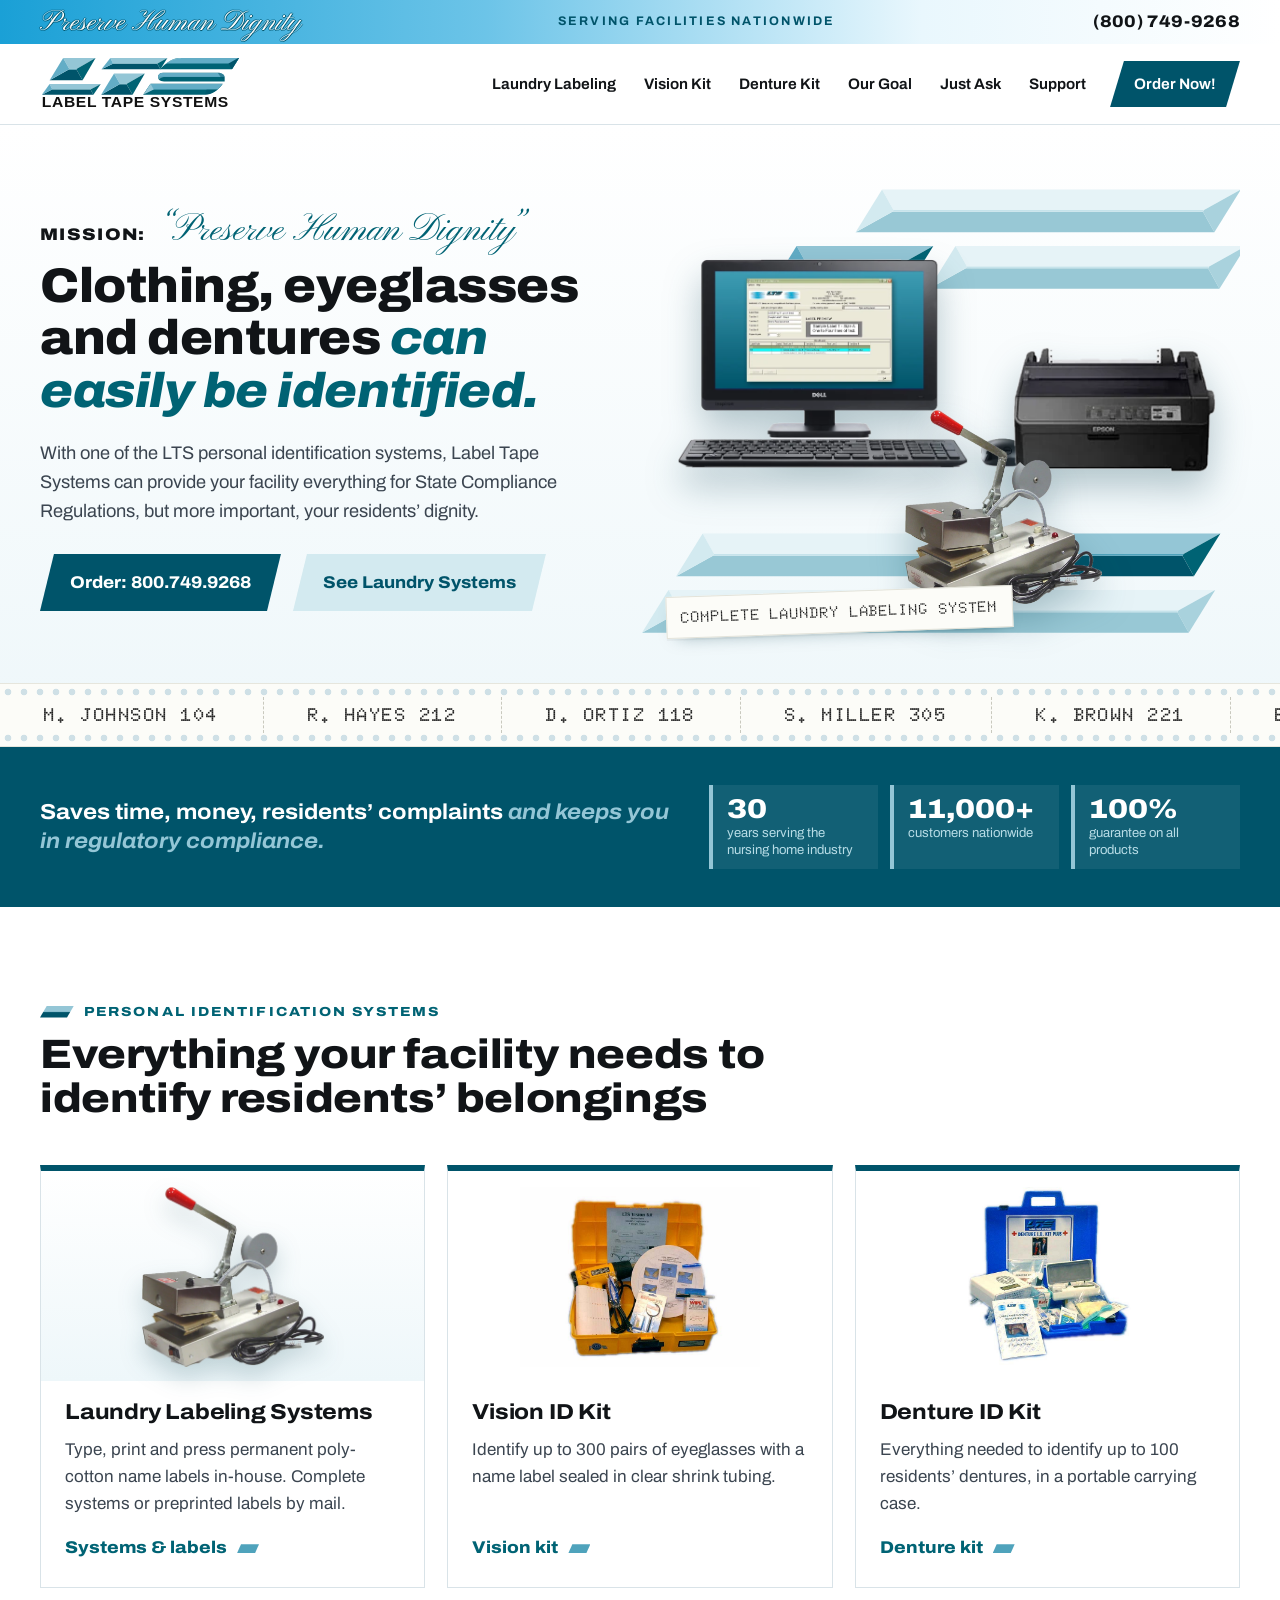
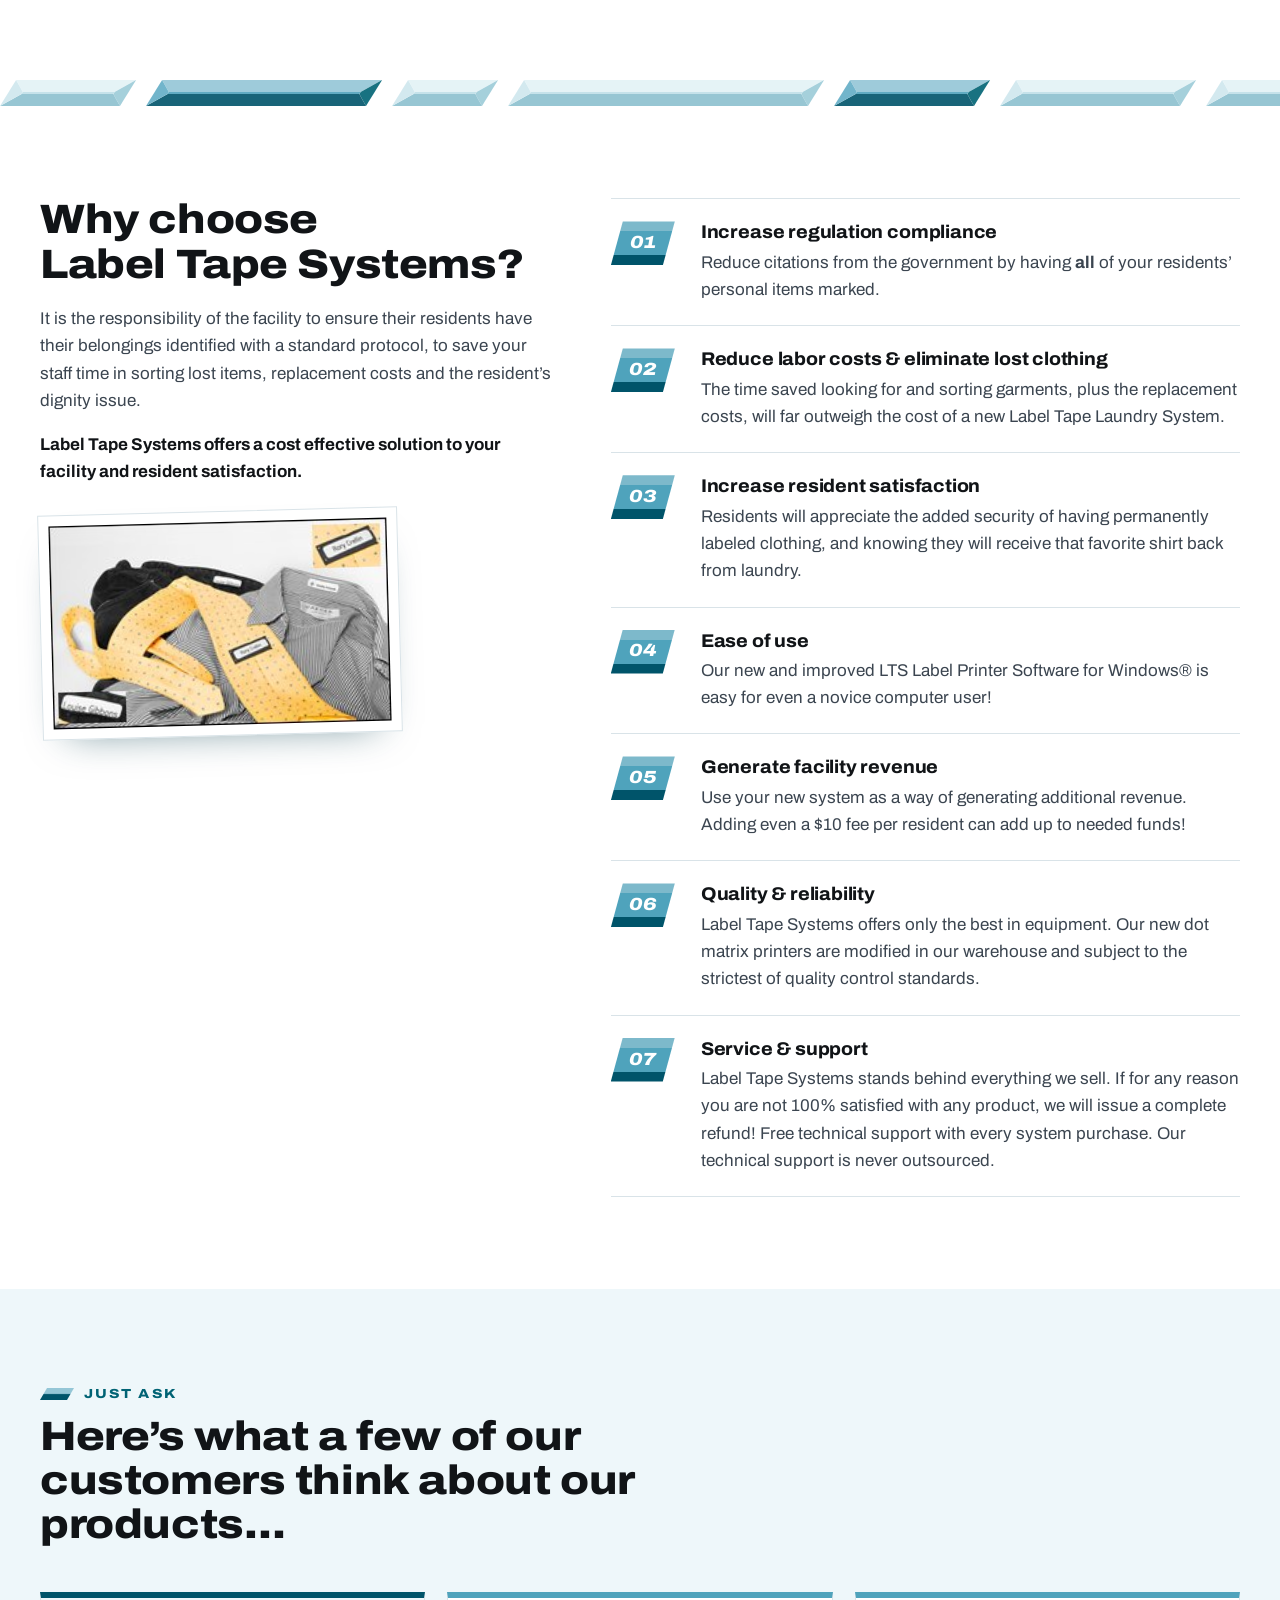
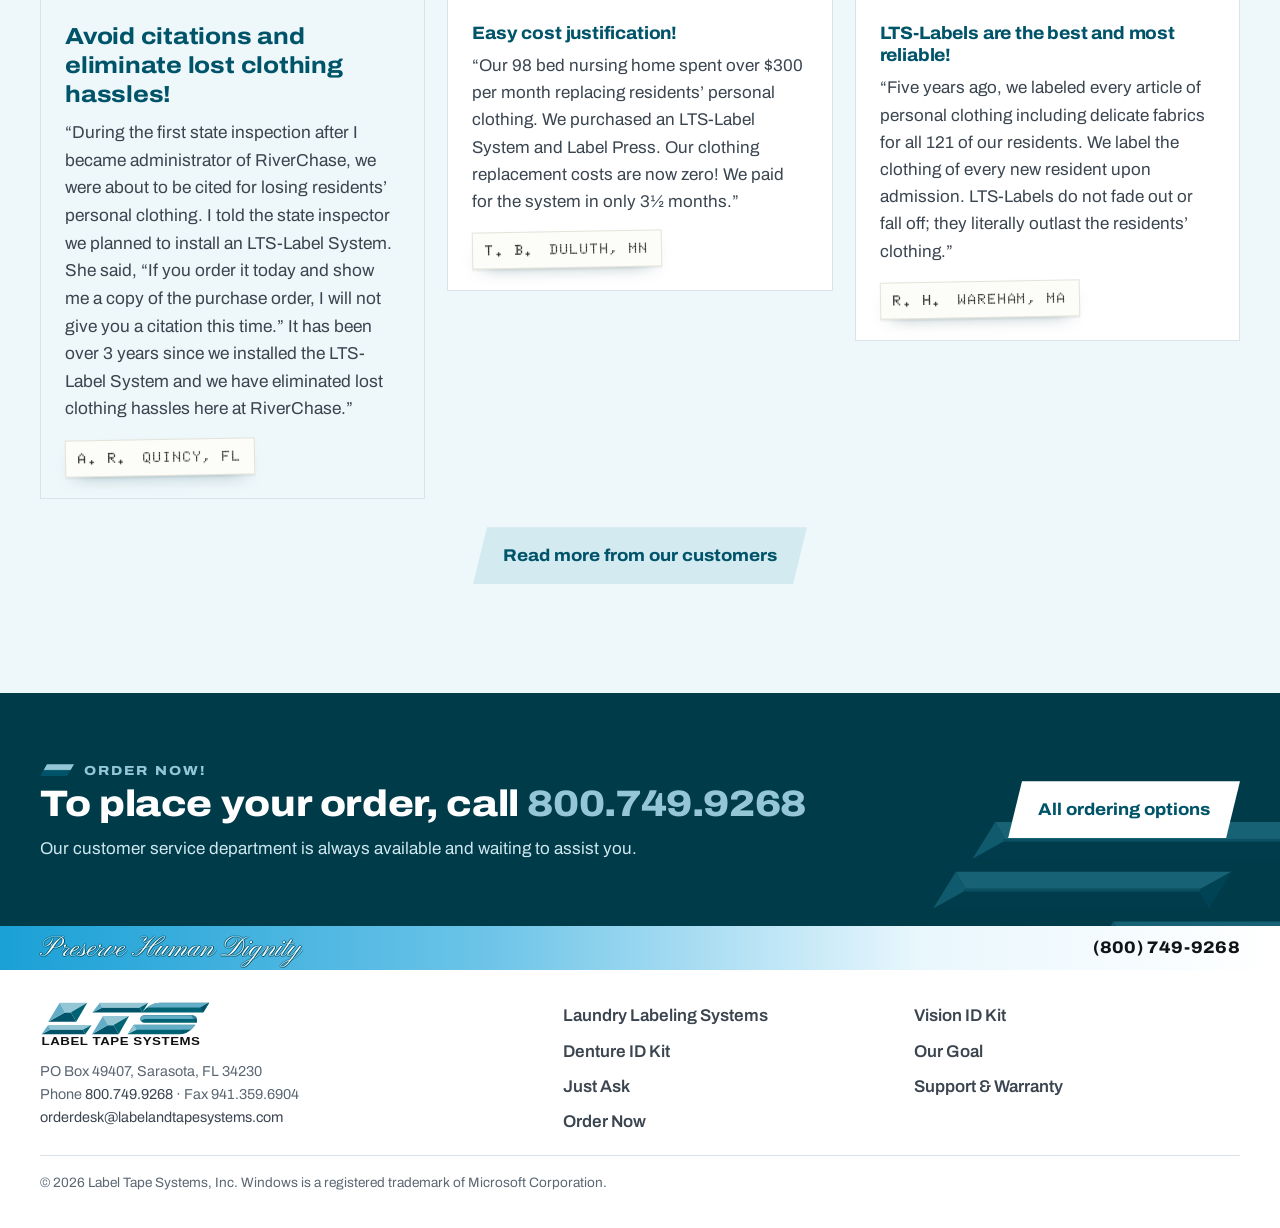
==== public/index.html @ 9e3396b0 "Label Tape Systems website v3: multi-page site, Docker, VPS deploy scripts" ====
<!doctype html>
<html lang="en">
<head>
  <meta charset="utf-8">
  <meta name="viewport" content="width=device-width, initial-scale=1">
  <title>Label Tape Systems | Clothing, Eyeglass & Denture ID for Nursing Homes</title>
  <meta name="description" content="Label Tape Systems provides nursing homes nationwide with laundry labeling systems, Vision ID Kits and Denture ID Kits. 11,000+ customers, free in-house tech support. Call 800.749.9268.">
  <link rel="canonical" href="https://www.labelandtapesystems.com/">
  <meta property="og:type" content="website">
  <meta property="og:site_name" content="Label Tape Systems">
  <meta property="og:title" content="Label Tape Systems | Clothing, Eyeglass & Denture ID for Nursing Homes">
  <meta property="og:description" content="Label Tape Systems provides nursing homes nationwide with laundry labeling systems, Vision ID Kits and Denture ID Kits. 11,000+ customers, free in-house tech support. Call 800.749.9268.">
  <meta name="theme-color" content="#00546A">
  <link rel="icon" href="img/favicon.svg" type="image/svg+xml">
  <link rel="preload" href="fonts/archivo.woff2" as="font" type="font/woff2" crossorigin>
  <link rel="stylesheet" href="css/styles.css">
  <script type="application/ld+json">{"@context":"https://schema.org","@type":"Organization","name":"Label Tape Systems, Inc.","alternateName":"LTS","url":"https://www.labelandtapesystems.com/","logo":"https://www.labelandtapesystems.com/img/lts-logo.svg","telephone":"+1-800-749-9268","faxNumber":"+1-941-359-6904","email":"orderdesk@labelandtapesystems.com","address":{"@type":"PostalAddress","postOfficeBoxNumber":"49407","addressLocality":"Sarasota","addressRegion":"FL","postalCode":"34230","addressCountry":"US"},"areaServed":"US"}</script>
</head>
<body>
  <a class="skip" href="#main">Skip to content</a>

  <div class="banner">
    <div class="wrap banner-in">
      <span class="banner-script">Preserve Human Dignity</span>
      <span class="banner-mid">Serving facilities nationwide</span>
      <a class="banner-phone" href="tel:+18007499268">(800) 749-9268</a>
    </div>
  </div>

  <header class="site-header">
    <div class="wrap nav">
      <a href="index.html" class="brand" aria-label="Label Tape Systems home"><img src="img/lts-logo.svg" alt="LTS Label Tape Systems" width="216" height="58"></a>
      <button class="nav-toggle" aria-expanded="false" aria-controls="menu"><span class="sr">Menu</span><i></i><i></i><i></i></button>
      <nav id="menu" class="menu" aria-label="Main">
        <a href="laundry-labeling-systems.html">Laundry Labeling</a>
        <a href="vision-id-kit.html">Vision Kit</a>
        <a href="denture-id-kit.html">Denture Kit</a>
        <a href="about.html">Our Goal</a>
        <a href="customers.html">Just Ask</a>
        <a href="support.html">Support</a>
        <a href="order.html" class="menu-cta">Order Now!</a>
      </nav>
    </div>
  </header>

  <main id="main">
    <section class="hero">
      <div class="wrap hero-grid">
        <div class="hero-copy">
          <p class="mission"><b>Mission:</b> <span class="script">“Preserve Human Dignity”</span></p>
          <h1>Clothing, eyeglasses and dentures <em>can easily be identified.</em></h1>
          <p class="lede">With one of the LTS personal identification systems, Label Tape Systems can provide your facility everything for State Compliance Regulations, but more important, your residents’ dignity.</p>
          <div class="hero-cta">
            <a class="btn btn-teal" href="tel:+18007499268">Order: 800.749.9268</a>
            <a class="btn btn-line" href="laundry-labeling-systems.html">See Laundry Systems</a>
          </div>
        </div>
        <figure class="stage" aria-label="The LTS Complete Laundry Labeling System">
          <img class="stage-slabs" src="img/slabs-stage.svg" alt="">
          <img class="p p-pc" src="photos/dell-pc-cut.webp" alt="Dell computer with LTS label software" width="743" height="446">
          <img class="p p-printer" src="photos/epson-printer-cut.webp" alt="Epson 24-pin dot matrix printer" width="249" height="153">
          <img class="p p-press" src="photos/quick-press-cut.webp" alt="LTS Quick Press" width="750" height="742">
          <figcaption class="print-tag"><span>Complete Laundry Labeling System</span></figcaption>
        </figure>
      </div>
      <div class="tape" aria-hidden="true"><div class="tape-track"><span>M. JOHNSON 104</span><span>R. HAYES 212</span><span>D. ORTIZ 118</span><span>S. MILLER 305</span><span>K. BROWN 221</span><span>E. PARKER 110</span><span>J. WALSH 214</span><span>A. NGUYEN 301</span><span>M. JOHNSON 104</span><span>R. HAYES 212</span><span>D. ORTIZ 118</span><span>S. MILLER 305</span><span>K. BROWN 221</span><span>E. PARKER 110</span><span>J. WALSH 214</span><span>A. NGUYEN 301</span></div></div>
    </section>

    <section class="band">
      <div class="wrap band-in">
        <p class="band-line">Saves time, money, residents’ complaints <em>and keeps you in regulatory compliance.</em></p>
        <ul class="facts">
          <li><b>30</b><span>years serving the nursing home industry</span></li>
          <li><b>11,000+</b><span>customers nationwide</span></li>
          <li><b>100%</b><span>guarantee on all products</span></li>
        </ul>
      </div>
    </section>

    <section class="section products">
      <div class="wrap">
        <header class="sec-head">
          <p class="kicker">Personal Identification Systems</p>
          <h2>Everything your facility needs to identify residents’ belongings</h2>
        </header>
        <div class="prod-grid">
          <a class="prod" href="laundry-labeling-systems.html">
            <div class="prod-photo"><img src="photos/quick-press-cut.webp" alt="" loading="lazy"></div>
            <h3>Laundry Labeling Systems</h3>
            <p>Type, print and press permanent poly-cotton name labels in-house. Complete systems or preprinted labels by mail.</p>
            <span class="more">Systems &amp; labels</span>
          </a>
          <a class="prod" href="vision-id-kit.html">
            <div class="prod-photo white"><img src="photos/vision-kit.jpg" alt="" loading="lazy"></div>
            <h3>Vision ID Kit</h3>
            <p>Identify up to 300 pairs of eyeglasses with a name label sealed in clear shrink tubing.</p>
            <span class="more">Vision kit</span>
          </a>
          <a class="prod" href="denture-id-kit.html">
            <div class="prod-photo white"><img src="photos/denture-kit.jpg" alt="" loading="lazy"></div>
            <h3>Denture ID Kit</h3>
            <p>Everything needed to identify up to 100 residents’ dentures, in a portable carrying case.</p>
            <span class="more">Denture kit</span>
          </a>
        </div>
      </div>
    </section>

    <div class="divider" aria-hidden="true"></div>

    <section class="section why">
      <div class="wrap why-grid">
        <div class="why-head">
          <h2>Why choose <span class="nowrap">Label Tape Systems?</span></h2>
          <p>It is the responsibility of the facility to ensure their residents have their belongings identified with a standard protocol, to save your staff time in sorting lost items, replacement costs and the resident’s dignity issue.</p>
          <p class="why-strong">Label Tape Systems offers a cost effective solution to your facility and resident satisfaction.</p>
          <figure class="why-photo"><img src="photos/labeled-clothing.jpg" alt="Resident clothing with permanent LTS name labels" width="250" height="150"></figure>
        </div>
        <ol class="reasons">
          <li><h3>Increase regulation compliance</h3><p>Reduce citations from the government by having <strong>all</strong> of your residents’ personal items marked.</p></li><li><h3>Reduce labor costs &amp; eliminate lost clothing</h3><p>The time saved looking for and sorting garments, plus the replacement costs, will far outweigh the cost of a new Label Tape Laundry System.</p></li><li><h3>Increase resident satisfaction</h3><p>Residents will appreciate the added security of having permanently labeled clothing, and knowing they will receive that favorite shirt back from laundry.</p></li><li><h3>Ease of use</h3><p>Our new and improved LTS Label Printer Software for Windows® is easy for even a novice computer user!</p></li><li><h3>Generate facility revenue</h3><p>Use your new system as a way of generating additional revenue. Adding even a $10 fee per resident can add up to needed funds!</p></li><li><h3>Quality &amp; reliability</h3><p>Label Tape Systems offers only the best in equipment. Our new dot matrix printers are modified in our warehouse and subject to the strictest of quality control standards.</p></li><li><h3>Service &amp; support</h3><p>Label Tape Systems stands behind everything we sell. If for any reason you are not 100% satisfied with any product, we will issue a complete refund! Free technical support with every system purchase. Our technical support is never outsourced.</p></li>
        </ol>
      </div>
    </section>

    <section class="section ask ask-home">
      <div class="wrap">
        <header class="sec-head">
          <p class="kicker">Just Ask</p>
          <h2>Here’s what a few of our customers think about our products&hellip;</h2>
        </header>
        <div class="quotes quotes-3">
          <figure class="quote q-feature"><h3>Avoid citations and eliminate lost clothing hassles!</h3><blockquote>“During the first state inspection after I became administrator of RiverChase, we were about to be cited for losing residents’ personal clothing. I told the state inspector we planned to install an LTS-Label System. She said, “If you order it today and show me a copy of the purchase order, I will not give you a citation this time.” It has been over 3 years since we installed the LTS-Label System and we have eliminated lost clothing hassles here at RiverChase.”</blockquote><figcaption class="who"><b>A. R.</b> Quincy, FL</figcaption></figure><figure class="quote"><h3>Easy cost justification!</h3><blockquote>“Our 98 bed nursing home spent over $300 per month replacing residents’ personal clothing. We purchased an LTS-Label System and Label Press. Our clothing replacement costs are now zero! We paid for the system in only 3½ months.”</blockquote><figcaption class="who"><b>T. B.</b> Duluth, MN</figcaption></figure><figure class="quote"><h3>LTS-Labels are the best and most reliable!</h3><blockquote>“Five years ago, we labeled every article of personal clothing including delicate fabrics for all 121 of our residents. We label the clothing of every new resident upon admission. LTS-Labels do not fade out or fall off; they literally outlast the residents’ clothing.”</blockquote><figcaption class="who"><b>R. H.</b> Wareham, MA</figcaption></figure>
        </div>
        <p class="center"><a class="btn btn-line" href="customers.html">Read more from our customers</a></p>
      </div>
    </section>

    <section class="cta">
      <img class="cta-slabs" src="img/slabs-dark.svg" alt="" aria-hidden="true">
      <div class="wrap cta-in">
        <div>
          <p class="kicker light">Order Now!</p>
          <h2>To place your order, call <a href="tel:+18007499268" class="nowrap">800.749.9268</a></h2>
          <p>Our customer service department is always available and waiting to assist you.</p>
        </div>
        <a class="btn btn-light" href="order.html">All ordering options</a>
      </div>
    </section>
  </main>

  <footer class="site-footer">
    <div class="banner banner-foot">
      <div class="wrap banner-in">
        <span class="banner-script">Preserve Human Dignity</span>
        <a class="banner-phone" href="tel:+18007499268">(800) 749-9268</a>
      </div>
    </div>
    <div class="wrap foot">
      <div class="foot-brand">
        <img src="img/lts-logo.svg" alt="LTS Label Tape Systems" width="170" height="46">
        <p>PO Box 49407, Sarasota, FL 34230<br>Phone <a href="tel:+18007499268">800.749.9268</a> &middot; Fax 941.359.6904<br><a href="mailto:orderdesk@labelandtapesystems.com">orderdesk@labelandtapesystems.com</a></p>
      </div>
      <nav class="foot-nav" aria-label="Footer">
        <a href="laundry-labeling-systems.html">Laundry Labeling Systems</a>
        <a href="vision-id-kit.html">Vision ID Kit</a>
        <a href="denture-id-kit.html">Denture ID Kit</a>
        <a href="about.html">Our Goal</a>
        <a href="customers.html">Just Ask</a>
        <a href="support.html">Support &amp; Warranty</a>
        <a href="order.html">Order Now</a>
      </nav>
      <p class="legal">&copy; <span class="yr">2026</span> Label Tape Systems, Inc. Windows is a registered trademark of Microsoft Corporation.</p>
    </div>
  </footer>

  <script src="js/main.js" defer></script>
</body>
</html>
---- public/css/styles.css ----
/* Label Tape Systems — theme built from the LTS logo (beveled teal slabs),
   the aqua "Preserve Human Dignity" header banner, and continuous pin-feed label tape. */

@font-face { font-family: "Archivo"; src: url("../fonts/archivo.woff2") format("woff2"); font-weight: 400 900; font-stretch: 62% 125%; font-style: normal; font-display: swap; }
@font-face { font-family: "Archivo"; src: url("../fonts/archivo-italic.woff2") format("woff2"); font-weight: 400 900; font-stretch: 62% 125%; font-style: italic; font-display: swap; }
@font-face { font-family: "Pinyon Script"; src: url("../fonts/pinyon-script.woff2") format("woff2"); font-display: swap; }
@font-face { font-family: "Doto"; src: url("../fonts/doto.woff2") format("woff2"); font-weight: 100 900; font-display: swap; }

:root {
  /* LTS logo facets */
  --t-950: #003B4A;
  --t-900: #00546A;
  --t-800: #006374;
  --t-600: #1F7F95;
  --t-500: #3E9DB4;
  --t-400: #4FA3BC;
  --t-300: #7DB9CB;
  --t-200: #94C6D6;
  --t-100: #D3EAF0;
  --t-50:  #EEF7FA;
  /* header banner */
  --aqua: #1AA0D6;
  --aqua-2: #6CC4E8;
  /* ink + paper */
  --ink: #111417;
  --ink-2: #3B4550;
  --muted: #5B6773;
  --line: #D9E3E8;
  --paper: #FFFFFF;
  --tape: #FCFCF8;
  --red: #C8322B;

  --sans: "Archivo", Arial, Helvetica, sans-serif;
  --script: "Pinyon Script", "Edwardian Script ITC", cursive;
  --dot: "Doto", "Courier New", monospace;
  --slant: polygon(14px 0, 100% 0, calc(100% - 14px) 100%, 0 100%);
}

*, *::before, *::after { box-sizing: border-box; }
html { scroll-behavior: smooth; scroll-padding-top: 90px; }
body { margin: 0; font-family: var(--sans); font-size: 17px; line-height: 1.6; color: var(--ink-2); background: var(--paper); -webkit-font-smoothing: antialiased; }
img { display: block; max-width: 100%; height: auto; }
a { color: var(--t-800); }
h1, h2, h3 { color: var(--ink); margin: 0 0 .45em; line-height: 1.08; font-stretch: 112%; letter-spacing: -.01em; }
h1 { font-size: clamp(2.1rem, 3.8vw, 3.2rem); font-weight: 850; font-stretch: 106%; }
h2 { font-size: clamp(1.75rem, 3.2vw, 2.6rem); font-weight: 820; }
h3 { font-size: 1.15rem; font-weight: 750; font-stretch: 105%; line-height: 1.25; }
h1 em, h2 em { font-style: italic; color: var(--t-800); }
p { margin: 0 0 1em; }
.wrap { width: min(1200px, 100% - 32px); margin-inline: auto; }
.nowrap { white-space: nowrap; }
.sr { position: absolute; width: 1px; height: 1px; overflow: hidden; clip: rect(0 0 0 0); }
.skip { position: absolute; left: -999px; top: 6px; z-index: 99; background: var(--ink); color: #fff; padding: 8px 14px; }
.skip:focus { left: 8px; }
:focus-visible { outline: 3px solid var(--aqua); outline-offset: 3px; }
.small { font-size: .88rem; color: var(--muted); }

/* ---------- Aqua banner (from original header) ---------- */
.banner { background: linear-gradient(90deg, var(--aqua) 0%, var(--aqua-2) 38%, #E9F7FD 72%, #FFFFFF 100%); }
.banner-in { display: flex; align-items: center; justify-content: space-between; gap: 16px; min-height: 44px; }
.banner-script { white-space: nowrap; font-family: var(--script); font-size: 1.75rem; line-height: 1; color: #fff; text-shadow: 0 1px 0 var(--t-900), 1px 0 0 var(--t-900), -1px 0 0 rgba(0,84,106,.6), 0 -1px 0 rgba(0,84,106,.6); padding-top: 4px; }
.banner-mid { font-size: .78rem; font-weight: 700; letter-spacing: .18em; text-transform: uppercase; color: var(--t-900); }
.banner-phone { white-space: nowrap; font-weight: 800; font-stretch: 110%; color: var(--ink); text-decoration: none; font-size: 1.05rem; letter-spacing: .02em; }

/* ---------- Header ---------- */
.site-header { position: sticky; top: 0; z-index: 50; background: #fff; border-bottom: 1px solid var(--line); }
.nav { display: flex; align-items: center; justify-content: space-between; height: 80px; }
.brand img { width: 200px; }
.menu { display: flex; align-items: center; gap: 4px; }
.menu a { color: var(--ink); text-decoration: none; font-weight: 650; font-size: .95rem; padding: 10px 12px; position: relative; }
.menu a:not(.menu-cta)::after { content: ""; position: absolute; left: 12px; right: 12px; bottom: 4px; height: 4px; background: var(--t-400); clip-path: polygon(3px 0, 100% 0, calc(100% - 3px) 100%, 0 100%); transform: scaleX(0); transform-origin: left; transition: transform .2s; }
.menu a:hover::after, .menu a.active::after { transform: scaleX(1); }
.menu-cta { background: var(--t-900); color: #fff !important; clip-path: var(--slant); padding: 11px 24px !important; margin-left: 8px; }
.menu-cta:hover { background: var(--t-800); }
.nav-toggle { display: none; background: none; border: 0; padding: 10px; cursor: pointer; }
.nav-toggle i { display: block; width: 26px; height: 3px; margin: 5px 0; background: var(--t-900); transform: skewX(-30deg); transition: transform .2s, opacity .2s; }

/* ---------- Buttons ---------- */
.btn { display: inline-block; text-decoration: none; font-weight: 750; font-stretch: 108%; padding: 15px 30px; clip-path: var(--slant); transition: background .15s, color .15s; }
.btn-teal { background: var(--t-900); color: #fff; }
.btn-teal:hover { background: var(--t-800); }
.btn-line { color: var(--t-900); background: var(--t-100); }
.btn-line:hover { background: var(--t-200); }

/* ---------- Hero ---------- */
.hero { position: relative; padding: 56px 0 0; background: linear-gradient(180deg, #fff 0%, var(--t-50) 100%); overflow: hidden; }
.hero-grid { display: grid; grid-template-columns: 1fr 1.05fr; gap: 32px; align-items: center; padding-bottom: 40px; }
.mission { display: flex; align-items: baseline; flex-wrap: wrap; gap: 6px 14px; margin-bottom: .6em; }
.mission b { font-weight: 850; font-stretch: 115%; font-size: 1.05rem; letter-spacing: .08em; text-transform: uppercase; color: var(--ink); }
.script { font-family: var(--script); font-size: 2.3rem; line-height: 1; color: var(--t-800); }
.lede { font-size: 1.14rem; max-width: 34em; }
.hero-cta { display: flex; flex-wrap: wrap; gap: 12px; margin-top: 1.6em; }

.stage { position: relative; margin: 0; aspect-ratio: 700 / 540; }
.stage-slabs { position: absolute; inset: 0; width: 100%; height: 100%; }
.stage .p { position: absolute; filter: drop-shadow(0 18px 18px rgba(0,59,74,.28)); }
.p-pc { width: 58%; left: 6%; top: 17%; }
.p-printer { width: 34%; right: 4%; top: 36%; }
.p-press { width: 33%; left: 44%; bottom: 8%; }
.print-tag { position: absolute; left: 4%; bottom: 2%; }

/* Label-tag caption: a printed LTS label */
.print-tag span, .who { display: inline-block; background: var(--tape); color: #1b1b1b; font-family: var(--dot); font-weight: 800; letter-spacing: .06em; text-transform: uppercase; border: 1px solid #E3E3DA; box-shadow: 0 2px 0 rgba(0,0,0,.04), 0 8px 18px -12px rgba(0,59,74,.5); }
.print-tag span { padding: 8px 14px; font-size: .95rem; transform: rotate(-2deg); }

/* ---------- Pin-feed label tape ---------- */
.tape { --hole: radial-gradient(circle, #CFE0E6 0 3.2px, transparent 3.6px);
  position: relative; height: 64px; background: var(--tape); border-top: 1px solid #E6E6DD; border-bottom: 1px solid #E6E6DD; overflow: hidden; }
.tape::before, .tape::after { content: ""; position: absolute; left: 0; right: 0; height: 12px; background: var(--hole) 0 0 / 16px 12px repeat-x; z-index: 1; }
.tape::before { top: 2px; }
.tape::after { bottom: 2px; }
.tape-track { display: flex; width: max-content; height: 100%; align-items: center; animation: feed 60s linear infinite; }
.tape-track span { font-family: var(--dot); font-weight: 900; font-size: 1.15rem; letter-spacing: .08em; color: #202020; padding: 0 44px; border-right: 1px dashed #C9C9BE; line-height: 36px; white-space: nowrap; }
@keyframes feed { to { transform: translateX(-50%); } }

/* ---------- Compliance band ---------- */
.band { background: var(--t-900); color: #D9EEF4; position: relative; }
.band-in { display: grid; grid-template-columns: 1.2fr 1fr; gap: 32px; align-items: center; padding: 38px 0; }
.band-line { font-size: 1.35rem; font-weight: 700; font-stretch: 110%; color: #fff; margin: 0; line-height: 1.3; }
.band-line em { color: var(--t-200); }
.facts { list-style: none; margin: 0; padding: 0; display: grid; grid-template-columns: repeat(3, 1fr); gap: 12px; }
.facts li { background: rgba(255,255,255,.07); border-left: 4px solid var(--t-200); padding: 10px 14px; }
.facts b { display: block; font-size: 1.7rem; font-weight: 850; font-stretch: 115%; color: #fff; line-height: 1.1; }
.facts span { font-size: .82rem; color: #B7DCE6; line-height: 1.3; display: block; }

/* ---------- Sections ---------- */
.section { padding: 92px 0; }
.sec-head { max-width: 780px; margin-bottom: 44px; }
.sec-head.light h2 { color: #fff; }
.kicker { display: inline-flex; align-items: center; gap: 10px; font-weight: 800; font-stretch: 115%; font-size: .82rem; text-transform: uppercase; letter-spacing: .16em; color: var(--t-800); margin-bottom: .8em; }
.kicker::before { content: ""; width: 34px; height: 12px; background: linear-gradient(180deg, var(--t-200) 0 45%, var(--t-900) 55% 100%); clip-path: polygon(7px 0, 100% 0, calc(100% - 7px) 100%, 0 100%); }
.kicker.light, .sec-head.light .kicker { color: var(--t-200); }
.divider { height: 26px; background: url("../img/slabs-divider.svg") left center / auto 100% repeat-x; opacity: .9; }

/* ---------- Why ---------- */
.why-grid { display: grid; grid-template-columns: .9fr 1.1fr; gap: 56px; align-items: start; }
.why-head { position: sticky; top: 120px; }
.why-strong { font-weight: 700; color: var(--ink); }
.why-photo { margin: 26px 0 0; padding: 10px; background: #fff; border: 1px solid var(--line); box-shadow: 0 18px 40px -26px rgba(0,59,74,.6); max-width: 360px; transform: rotate(-1.5deg); }
.why-photo img { width: 100%; }
.reasons { list-style: none; counter-reset: r; margin: 0; padding: 0; display: grid; gap: 0; }
.reasons li { counter-increment: r; display: grid; grid-template-columns: 70px 1fr; column-gap: 20px; padding: 22px 0; border-top: 1px solid var(--line); }
.reasons li:last-child { border-bottom: 1px solid var(--line); }
.reasons li::before { content: counter(r, decimal-leading-zero); grid-row: span 2; align-self: start; width: 64px; height: 44px; display: grid; place-items: center;
  font-weight: 850; font-stretch: 120%; font-style: italic; color: #fff; font-size: 1.1rem;
  background: linear-gradient(180deg, var(--t-300) 0 22%, var(--t-400) 22% 78%, var(--t-900) 78% 100%);
  clip-path: polygon(12px 0, 100% 0, calc(100% - 12px) 100%, 0 100%); }
.reasons h3 { margin-bottom: .25em; }
.reasons p { margin: 0; }

/* ---------- How it works ---------- */
.how { background: var(--t-50); }
.steps { list-style: none; margin: 0; padding: 0; display: grid; grid-template-columns: repeat(3, 1fr); gap: 26px; }
.step { background: #fff; padding: 22px 24px 28px; border-top: 6px solid var(--t-900); box-shadow: 0 20px 40px -32px rgba(0,59,74,.7); }
.step-photo { height: 210px; display: grid; place-items: center; margin-bottom: 14px; overflow: hidden; }
.step-photo.white img { max-height: 190px; width: auto; filter: drop-shadow(0 12px 12px rgba(0,59,74,.22)); }
.step-photo.white { background: linear-gradient(180deg, #fff, var(--t-50)); }
.step-photo.screen { background: #1d2328; padding: 10px 10px 18px; border-radius: 4px; position: relative; }
.step-photo.screen img { width: 100%; height: 100%; object-fit: cover; object-position: top left; }
.step-photo.screen::after { content: ""; position: absolute; bottom: 6px; left: 50%; width: 8px; height: 4px; background: #555; transform: translateX(-50%); border-radius: 2px; }
.step-word { font-size: 2.6rem; font-weight: 900; font-stretch: 125%; font-style: italic; text-transform: uppercase; line-height: 1; margin: 0 0 .25em;
  background: linear-gradient(180deg, var(--t-200) 0 30%, var(--t-400) 30% 70%, var(--t-900) 70%); -webkit-background-clip: text; background-clip: text; color: transparent; }
.step-word span { font-size: .55em; vertical-align: .55em; }
.step-word.light { background: linear-gradient(180deg, #fff 0 45%, var(--t-200) 45%); -webkit-background-clip: text; background-clip: text; }
.ticks { list-style: none; margin: .6em 0 0; padding: 0; display: grid; gap: .35em; }
.ticks li { padding-left: 22px; position: relative; }
.ticks li::before { content: ""; position: absolute; left: 0; top: .5em; width: 12px; height: 8px; background: var(--t-400); clip-path: polygon(3px 0, 100% 0, calc(100% - 3px) 100%, 0 100%); }
.ticks.two { grid-template-columns: 1fr 1fr; column-gap: 18px; }

.labels { margin-top: 30px; display: grid; grid-template-columns: .9fr 1.1fr; background: var(--t-950); color: #CFE7EE; }
.labels-photo img { width: 100%; height: 100%; object-fit: cover; }
.labels-copy { padding: 36px 40px; }
.labels-copy h3 { color: #fff; font-size: 1.25rem; }
.sizes { display: grid; gap: 14px; margin: 22px 0; }
.size { display: grid; grid-template-columns: 210px 1fr; gap: 18px; align-items: center; }
.size p { margin: 0; color: #B7DCE6; }
.size strong { color: #fff; font-size: 1.1rem; display: block; }
.lbl { width: calc(var(--w) * 66px); height: calc(var(--h) * 66px); background: var(--tape); display: grid; place-items: center; position: relative; box-shadow: 0 6px 14px -8px #000; max-width: 100%; }
.lbl b { font-family: var(--dot); font-weight: 900; color: #1b1b1b; font-size: calc(var(--h) * 10px + 10px); letter-spacing: .06em; white-space: nowrap; }
.note { font-size: .9rem; color: #9FCAD6; border-left: 4px solid var(--t-400); padding-left: 12px; margin: 0; }

/* ---------- Print options ---------- */
.system { background: #fff; border: 1px solid var(--line); padding: 22px 24px 26px; position: relative; }
.system h3 { font-size: 1.35rem; font-stretch: 112%; }
.system-sub { color: var(--t-800); font-weight: 600; }
.system-photos { background: var(--t-50); height: 220px; display: grid; place-items: center; margin: -22px -24px 18px; overflow: hidden; }
.system-photos img { max-height: 100%; width: 100%; object-fit: cover; }
.system-photos.duo, .system-photos.trio { display: flex; align-items: flex-end; justify-content: center; gap: 4%; padding: 18px; }
.system-photos.duo img, .system-photos.trio img { width: auto; max-width: 48%; max-height: 170px; object-fit: contain; filter: drop-shadow(0 10px 10px rgba(0,59,74,.2)); }
.system-lead { display: grid; grid-template-columns: 1.2fr 1fr; gap: 0; padding: 0; border: 0; background: var(--t-50); margin-bottom: 26px; }
.system-lead .system-photos { margin: 0; height: 100%; min-height: 300px; background: linear-gradient(180deg, #fff, var(--t-100)); }
.system-lead .system-photos.trio img { max-height: 220px; max-width: 34%; }
.system-lead .system-copy { padding: 40px; }
.system-lead h3 { font-size: 2.2rem; font-stretch: 118%; font-weight: 850; font-style: italic; color: var(--t-900); text-transform: uppercase; }
.badge { display: inline-block; background: var(--t-900); color: #fff; font-weight: 800; font-size: .75rem; letter-spacing: .14em; text-transform: uppercase; padding: 6px 16px; clip-path: polygon(8px 0, 100% 0, calc(100% - 8px) 100%, 0 100%); }
.system-row { display: grid; grid-template-columns: repeat(3, 1fr); gap: 22px; }
.price { background: var(--t-50); padding: 12px 14px; border-left: 5px solid var(--t-900); }
.price b { font-size: 1.6rem; font-weight: 850; color: var(--t-900); display: block; line-height: 1.1; }

/* ---------- Kits ---------- */
.kits { background: var(--t-900); color: #D5ECF2; position: relative; overflow: hidden; }
.kits-slabs, .order-slabs { position: absolute; right: -40px; top: 40px; width: 420px; opacity: .9; pointer-events: none; }
.kit-grid { display: grid; grid-template-columns: 1fr 1fr; gap: 24px; position: relative; }
.kit { background: #fff; color: var(--ink-2); display: grid; grid-template-rows: auto 1fr; }
.kit-photo { background: #fff; padding: 12px; border-bottom: 6px solid var(--t-400); }
.kit-photo img { max-height: 260px; margin: 0 auto; }
.kit-copy { padding: 22px 26px 28px; }
.kit h3 { font-size: 1.6rem; font-stretch: 115%; font-weight: 850; }
.as-seen { display: grid; grid-template-columns: 120px 1fr; gap: 22px; align-items: center; margin-top: 34px; max-width: 640px; position: relative; }
.as-seen img { border: 4px solid #fff; transform: rotate(-3deg); box-shadow: 0 16px 30px -14px #000; }
.as-seen p { margin: 0; }
.script-sm { font-family: var(--script); font-size: 1.8rem; color: var(--t-200); line-height: 1; }
.as-seen-title { font-size: 1.5rem; font-weight: 850; font-stretch: 115%; color: #fff; }

/* ---------- Just Ask ---------- */
.quotes { columns: 3 300px; column-gap: 22px; }
.quote { break-inside: avoid; margin: 0 0 22px; background: #fff; border: 1px solid var(--line); border-top: 6px solid var(--t-400); padding: 24px 24px 22px; }
.quote h3 { font-size: 1.12rem; color: var(--t-900); }
.quote blockquote { margin: 0 0 16px; color: var(--ink-2); }
.who { padding: 6px 12px; font-size: .9rem; transform: rotate(-1deg); }
.who b { font-weight: 900; margin-right: 6px; }
.q-feature { background: var(--t-50); border-top-color: var(--t-900); }
.q-feature h3 { font-size: 1.45rem; font-stretch: 112%; }
.q-feature blockquote { font-size: 1.08rem; }

/* ---------- Goal + Warranty ---------- */
.goal { background: linear-gradient(180deg, #fff, var(--t-50)); }
.goal-grid { display: grid; grid-template-columns: 1.1fr 1fr; gap: 56px; align-items: start; }
.script-lg { font-family: var(--script); font-size: clamp(2.6rem, 5vw, 3.8rem); color: var(--t-900); line-height: 1; margin: 0 0 .35em; }
.warranty { background: #fff; border: 1px solid var(--line); border-top: 8px solid var(--t-900); padding: 30px 32px; }
.warranty h2 { font-size: 1.6rem; }
.hours { background: var(--t-900); color: #D5ECF2; padding: 14px 18px; margin: 14px 0 18px; clip-path: polygon(0 0, 100% 0, calc(100% - 14px) 100%, 0 100%); }
.hours b { display: block; color: #fff; font-stretch: 110%; }
.hours span { font-size: .92rem; }
.terms { margin: 0 0 12px; }
.terms div { display: grid; grid-template-columns: 96px 1fr; gap: 14px; padding: 12px 0; border-top: 1px solid var(--line); }
.terms dt { font-weight: 850; font-stretch: 115%; font-style: italic; color: var(--t-800); font-size: 1.1rem; }
.terms dd { margin: 0; }

/* ---------- Order ---------- */
.order { background: var(--t-950); color: #CFE7EE; padding: 84px 0; position: relative; overflow: hidden; }
.order-slabs { top: auto; bottom: -30px; right: -60px; opacity: .6; }
.order-grid { display: grid; grid-template-columns: 1.2fr 1fr; gap: 48px; align-items: center; position: relative; }
.order h2 { color: #fff; font-size: clamp(1.8rem, 3.4vw, 2.7rem); }
.order h2 a { color: var(--t-200); text-decoration: none; }
.gpo { font-size: .95rem; color: #9FCAD6; }
.gpo b { color: #fff; font-weight: 700; }
.contact { margin: 0; background: #fff; color: var(--ink); padding: 8px 26px; }
.contact div { display: grid; grid-template-columns: 70px 1fr; gap: 14px; padding: 14px 0; border-top: 1px solid var(--line); }
.contact div:first-child { border-top: 0; }
.contact dt { font-size: .75rem; font-weight: 800; letter-spacing: .14em; text-transform: uppercase; color: var(--t-800); padding-top: 4px; }
.contact dd { margin: 0; font-weight: 650; overflow-wrap: anywhere; }
.contact a { color: var(--ink); text-decoration: none; }
.contact a:hover { color: var(--t-800); text-decoration: underline; }

/* ---------- Footer ---------- */
.foot { display: flex; align-items: center; gap: 24px; flex-wrap: wrap; padding: 26px 0 34px; }
.foot p { margin: 0; font-size: .85rem; color: var(--muted); }

/* ---------- Motion ---------- */
.rv { opacity: 0; transform: translateY(16px); transition: opacity .55s ease, transform .55s ease; }
.rv.in { opacity: 1; transform: none; }
@media (prefers-reduced-motion: reduce) {
  html { scroll-behavior: auto; }
  .tape-track { animation: none; }
  .rv { opacity: 1; transform: none; transition: none; }
}

/* ---------- Responsive ---------- */
@media (max-width: 1100px) {
  .menu a { padding: 10px 8px; font-size: .9rem; }
  .system-row { grid-template-columns: 1fr 1fr; }
  .system-mail { grid-column: span 2; }
}
@media (max-width: 960px) {
  .nav-toggle { display: block; }
  .menu { display: none; position: absolute; top: 80px; left: 0; right: 0; background: #fff; flex-direction: column; align-items: stretch; padding: 6px 16px 18px; border-bottom: 4px solid var(--t-900); }
  .menu.open { display: flex; }
  .menu a { padding: 14px 4px; border-bottom: 1px solid var(--line); font-size: 1rem; }
  .menu a::after { display: none; }
  .menu-cta { margin: 14px 0 0; text-align: center; }
  .nav-toggle[aria-expanded="true"] i:nth-child(2) { transform: translateY(8px) rotate(45deg); }
  .nav-toggle[aria-expanded="true"] i:nth-child(3) { opacity: 0; }
  .nav-toggle[aria-expanded="true"] i:nth-child(4) { transform: translateY(-8px) rotate(-45deg); }
  .banner-mid { display: none; }
  .hero-grid, .band-in, .why-grid, .labels, .system-lead, .kit-grid, .goal-grid, .order-grid { grid-template-columns: 1fr; }
  .why-head { position: static; }
  .steps { grid-template-columns: 1fr; max-width: 560px; }
  .labels-photo img { max-height: 260px; }
  .section { padding: 68px 0; }
}
@media (max-width: 640px) {
  body { font-size: 16px; }
  .brand img { width: 170px; }
  .nav { height: 70px; }
  .menu { top: 70px; }
  .hero { padding-top: 32px; }
  .facts { grid-template-columns: 1fr 1fr 1fr; gap: 8px; }
  .facts b { font-size: 1.3rem; }
  .facts li { padding: 8px 10px; }
  .system-row { grid-template-columns: 1fr; }
  .system-mail { grid-column: auto; }
  .system-lead .system-copy { padding: 26px 22px; }
  .system-lead h3 { font-size: 1.7rem; }
  .ticks.two { grid-template-columns: 1fr; }
  .size { grid-template-columns: 1fr; gap: 6px; }
  .labels-copy { padding: 28px 22px; }
  .reasons li { grid-template-columns: 56px 1fr; column-gap: 14px; }
  .reasons li::before { width: 52px; height: 36px; font-size: .95rem; }
  .step-word { font-size: 2.1rem; }
  .kits-slabs, .order-slabs { display: none; }
  .banner-script { font-size: 1.3rem; }
  .banner-phone { font-size: .95rem; }
}

/* =================== Multi-page additions =================== */
.lbl-a { --w: 2; --h: .375; }
.lbl-b { --w: 2; --h: .75; }
.lbl-c { --w: 3; --h: .625; }
.center { text-align: center; margin-top: 28px; }
.mt { margin-top: 1.4em; }

/* Inner-page hero */
.page-hero { background: linear-gradient(180deg, #fff 0%, var(--t-50) 100%); padding: 56px 0 48px; position: relative; overflow: hidden; }
.page-hero::after { content: ""; position: absolute; right: -80px; top: 30px; width: 520px; height: 200px; background: url("../img/slabs-stage.svg") right top / 700px auto no-repeat; opacity: .55; pointer-events: none; }
.ph-grid { display: grid; grid-template-columns: 1.2fr 1fr; gap: 40px; align-items: center; position: relative; z-index: 1; }
.page-hero h1 { font-size: clamp(2rem, 3.6vw, 3rem); }
.page-hero h1 a { color: var(--t-800); text-decoration: none; }
.page-hero .script-lg { font-weight: 400; font-stretch: 100%; letter-spacing: 0; }
.ph-art img { width: 100%; max-height: 340px; object-fit: contain; }
.ph-photo .ph-art img { object-fit: cover; box-shadow: 0 24px 40px -26px rgba(0,59,74,.7); border: 8px solid #fff; }
.ph-white .ph-art { background: #fff; padding: 12px; box-shadow: 0 24px 40px -28px rgba(0,59,74,.6); }
.page-hero .ph-copy:only-child { max-width: 820px; }

/* Home product cards */
.prod-grid { display: grid; grid-template-columns: repeat(3, 1fr); gap: 22px; }
.prod { display: flex; flex-direction: column; background: #fff; border: 1px solid var(--line); border-top: 6px solid var(--t-900); padding: 0 24px 26px; text-decoration: none; color: var(--ink-2); transition: transform .2s, box-shadow .2s; }
.prod:hover { transform: translateY(-4px); box-shadow: 0 24px 40px -28px rgba(0,59,74,.7); }
.prod-photo { height: 210px; margin: 0 -24px 18px; display: grid; place-items: center; background: linear-gradient(180deg, #fff, var(--t-50)); padding: 16px; }
.prod-photo img { max-height: 180px; width: auto; filter: drop-shadow(0 12px 12px rgba(0,59,74,.2)); }
.prod-photo.white { background: #fff; }
.prod-photo.white img { filter: none; }
.prod h3 { font-size: 1.35rem; font-stretch: 112%; }
.prod p { flex: 1; }
.more { font-weight: 800; color: var(--t-800); font-stretch: 110%; }
.more::after { content: ""; display: inline-block; width: 22px; height: 9px; margin-left: 10px; background: var(--t-400); clip-path: polygon(4px 0, 100% 0, calc(100% - 4px) 100%, 0 100%); transition: width .2s; }
.prod:hover .more::after { width: 34px; }

.quotes-3 { columns: 3 280px; }
.ask-home { background: var(--t-50); }

/* Order CTA band */
.cta { background: var(--t-950); color: #CFE7EE; padding: 64px 0; position: relative; overflow: hidden; }
.cta-slabs { position: absolute; right: -60px; bottom: -40px; width: 420px; opacity: .5; pointer-events: none; }
.cta-in { display: flex; align-items: center; justify-content: space-between; gap: 30px; flex-wrap: wrap; position: relative; }
.cta h2 { color: #fff; font-size: clamp(1.6rem, 3vw, 2.3rem); margin-bottom: .3em; }
.cta h2 a { color: var(--t-200); text-decoration: none; }
.cta p { margin: 0; }
.btn-light { background: #fff; color: var(--t-900); }
.btn-light:hover { background: var(--t-100); }

/* Kit pages */
.kp-grid { display: grid; grid-template-columns: 1.3fr 1fr; gap: 48px; align-items: start; }
.howto { list-style: none; counter-reset: s; padding: 0; margin: 1.2em 0; display: grid; gap: 12px; }
.howto li { counter-increment: s; display: flex; gap: 16px; align-items: center; font-weight: 650; color: var(--ink); font-size: 1.08rem; }
.howto li::before { content: counter(s); flex: none; width: 48px; height: 36px; display: grid; place-items: center; font-weight: 850; font-style: italic; font-stretch: 120%; color: #fff;
  background: linear-gradient(180deg, var(--t-300) 0 22%, var(--t-400) 22% 78%, var(--t-900) 78% 100%); clip-path: polygon(10px 0, 100% 0, calc(100% - 10px) 100%, 0 100%); }
.howto-result { font-weight: 700; color: var(--t-900); border-left: 5px solid var(--t-400); padding-left: 14px; }
.clip { margin: 28px 0 0; display: grid; grid-template-columns: 200px 1fr; gap: 18px; align-items: center; }
.clip img { border: 1px solid var(--line); box-shadow: 0 14px 30px -18px rgba(0,59,74,.6); }
.clip figcaption { font-size: .92rem; color: var(--muted); }
.kp-box { background: #fff; border: 1px solid var(--line); border-top: 8px solid var(--t-900); padding: 28px 28px 24px; position: sticky; top: 110px; }
.kp-box .ticks { margin-bottom: 22px; }
.kp-box .small { margin: 14px 0 0; }

/* About */
.goal-side { display: grid; gap: 22px; }
.facts-light li { background: var(--t-50); border-left-color: var(--t-900); }
.facts-light b { color: var(--t-900); }
.facts-light span { color: var(--muted); }
.nationwide { font-size: 1.1rem; margin: 0; }
.mag { margin: 0; display: grid; grid-template-columns: 130px 1fr; gap: 18px; align-items: center; }
.mag img { transform: rotate(-3deg); box-shadow: 0 16px 30px -14px rgba(0,0,0,.5); border: 4px solid #fff; }
.mag figcaption { font-family: var(--script); font-size: 1.8rem; color: var(--t-800); line-height: 1.1; }
.mag figcaption em { font-family: var(--sans); font-size: 1.05rem; font-weight: 800; font-style: normal; display: block; color: var(--ink); }

/* Order page */
.order-grid-2 { display: grid; grid-template-columns: 1fr 1fr; gap: 40px; align-items: start; }
.contact-lg { border: 1px solid var(--line); border-top: 8px solid var(--t-900); font-size: 1.1rem; }

/* Footer */
.foot { display: grid; grid-template-columns: 1fr 1.4fr; gap: 20px 40px; align-items: start; padding: 32px 0 34px; }
.foot-brand p { margin: 12px 0 0; font-size: .9rem; color: var(--muted); }
.foot-brand a, .foot-nav a { color: var(--ink-2); text-decoration: none; }
.foot-brand a:hover, .foot-nav a:hover { color: var(--t-800); text-decoration: underline; }
.foot-nav { display: grid; grid-template-columns: repeat(2, minmax(0, 1fr)); gap: 8px 24px; font-weight: 600; }
.legal { grid-column: 1 / -1; margin: 10px 0 0; font-size: .82rem; color: var(--muted); border-top: 1px solid var(--line); padding-top: 16px; }

@media (max-width: 960px) {
  .ph-grid, .kp-grid, .order-grid-2, .foot { grid-template-columns: 1fr; }
  .prod-grid { grid-template-columns: 1fr; max-width: 560px; }
  .kp-box { position: static; }
  .page-hero::after { display: none; }
}
@media (max-width: 640px) {
  .clip, .mag { grid-template-columns: 110px 1fr; }
  .cta-slabs { display: none; }
  .print-tag span { font-size: .72rem; padding: 6px 10px; }
  .print-tag { bottom: -2%; }
  .page-hero { padding: 36px 0 32px; }
}
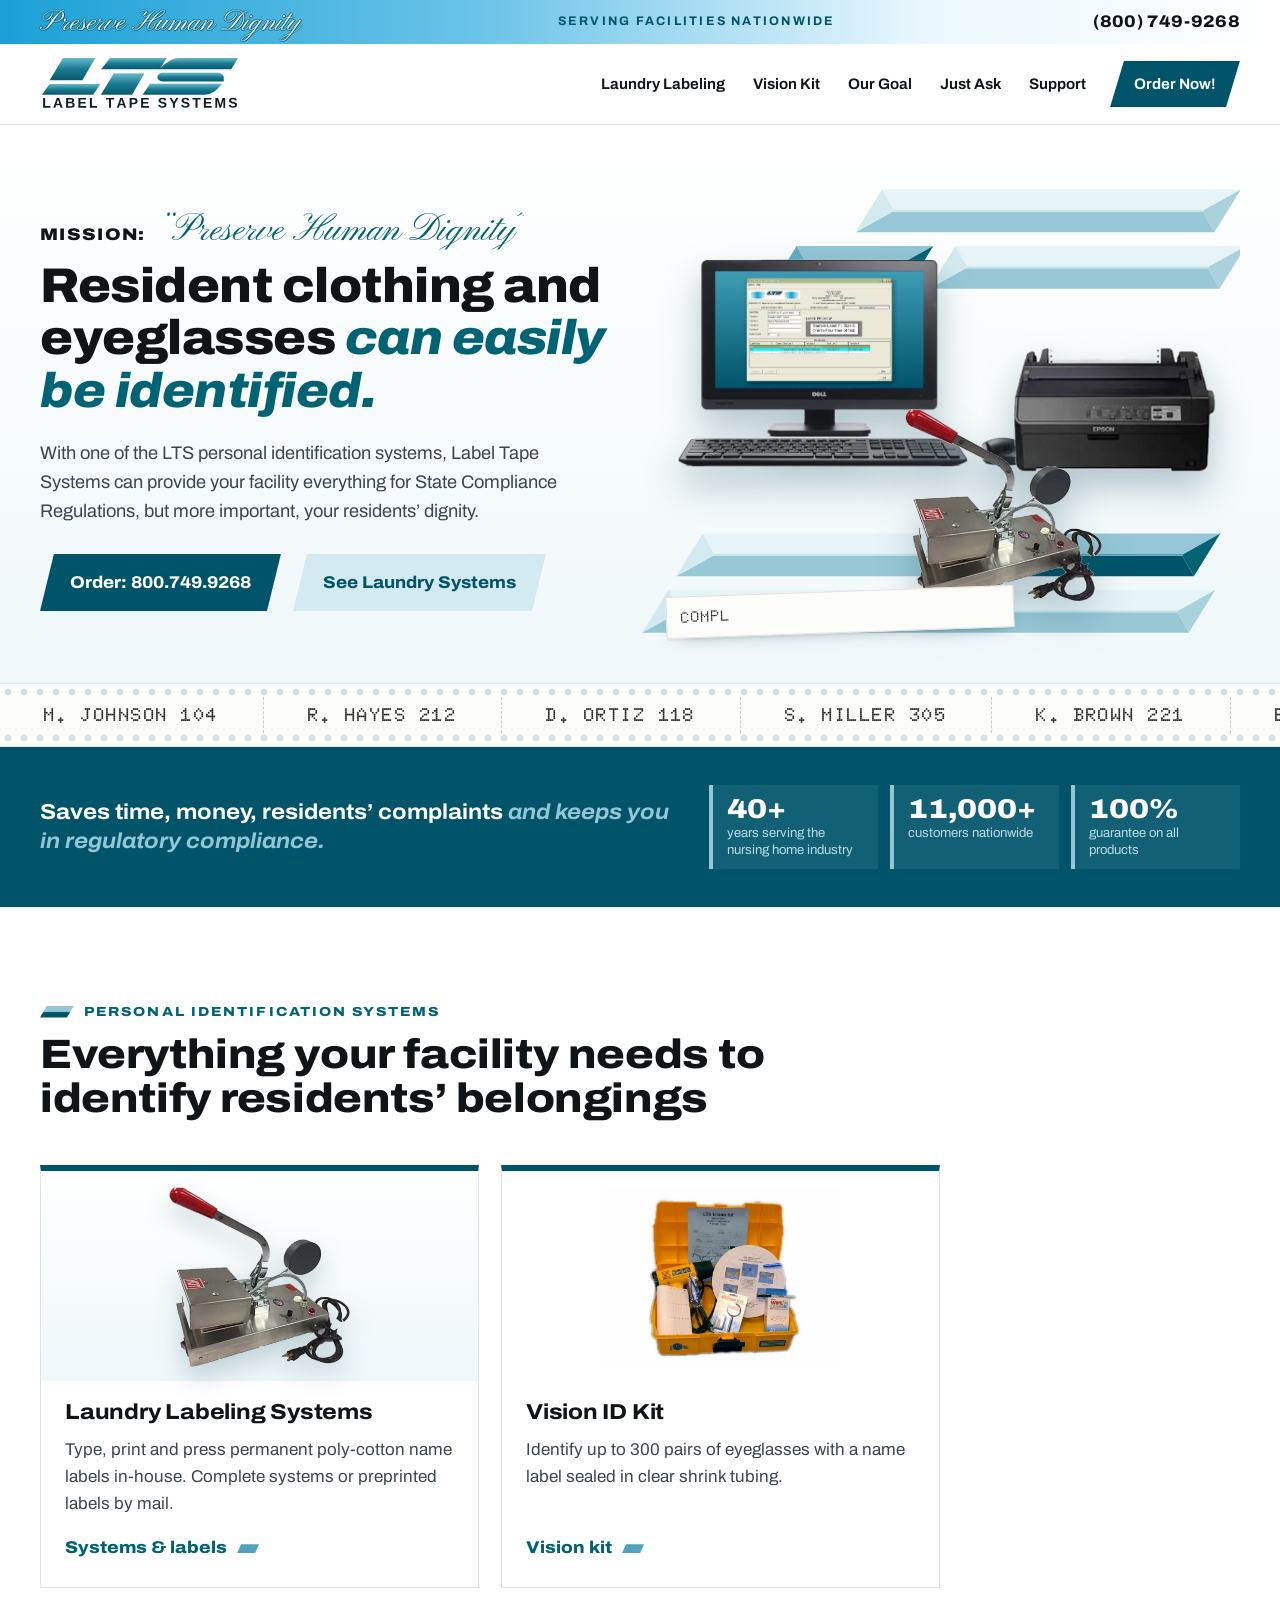
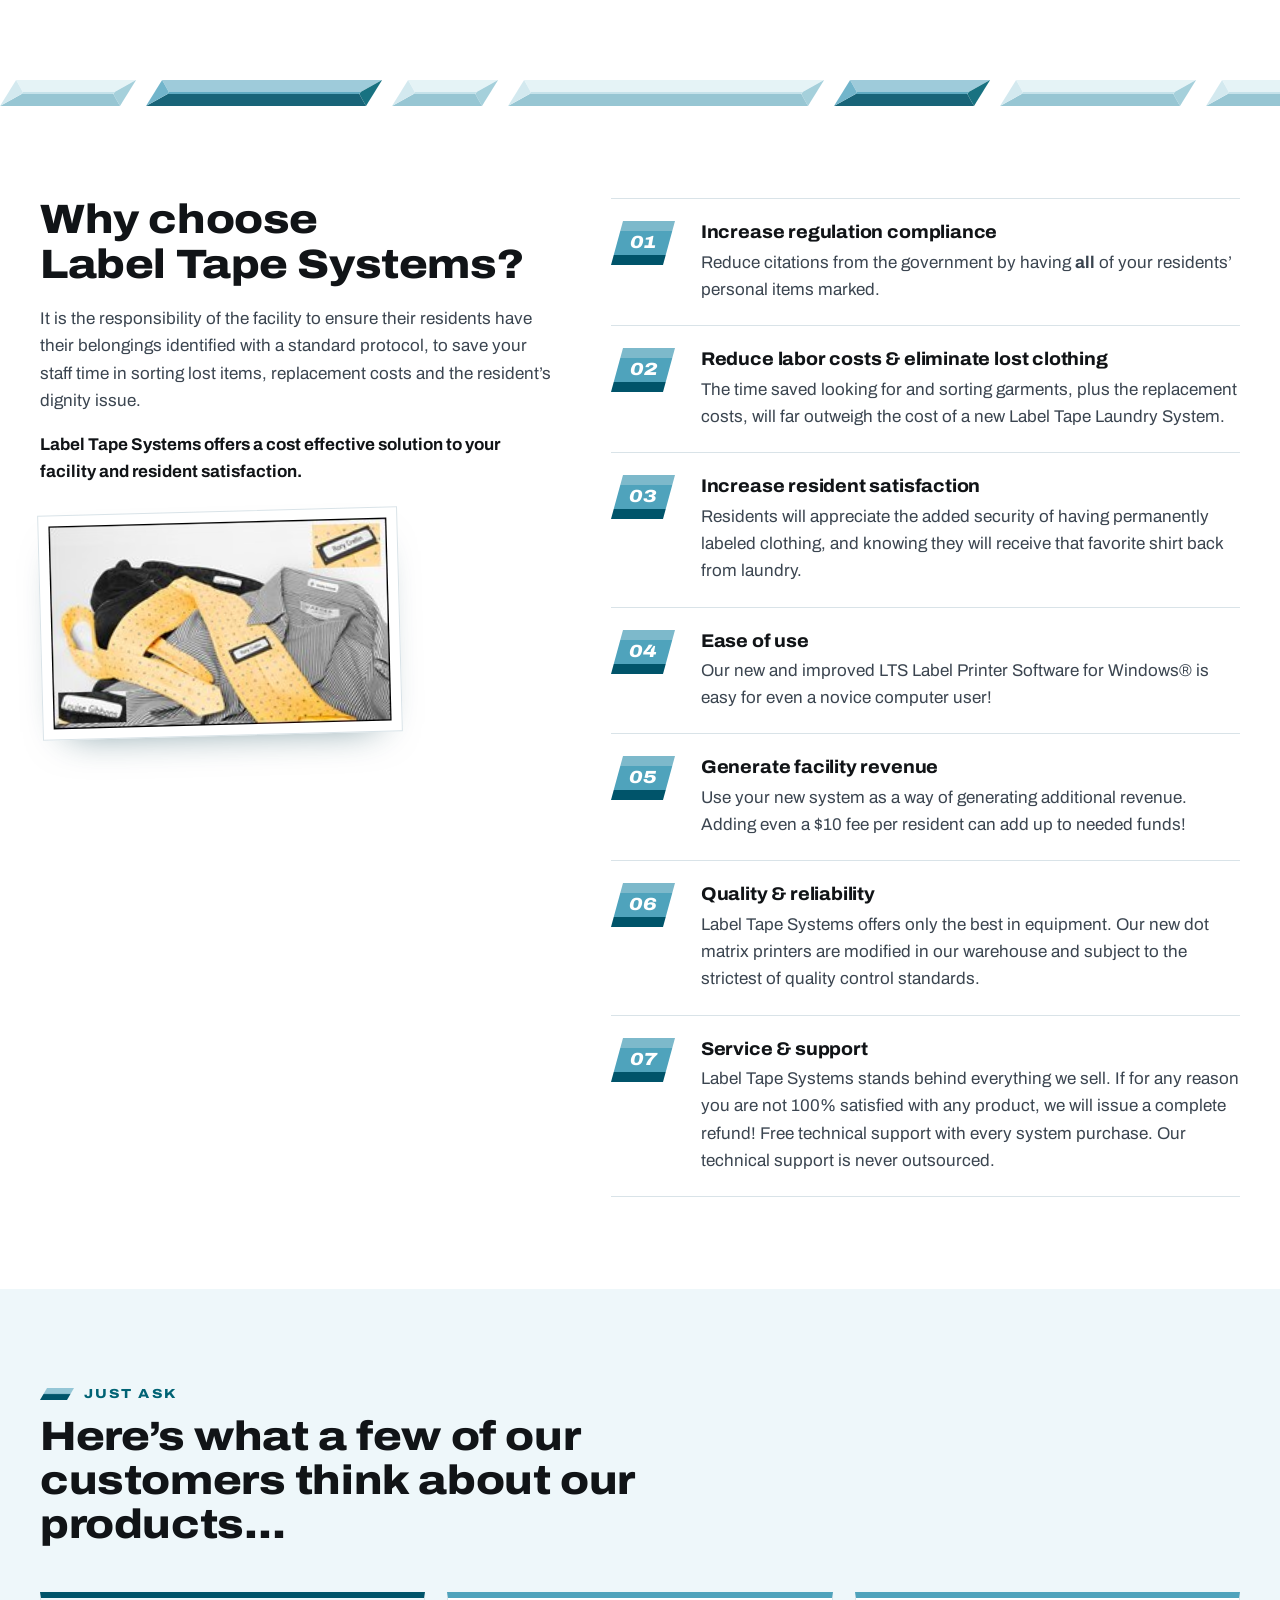
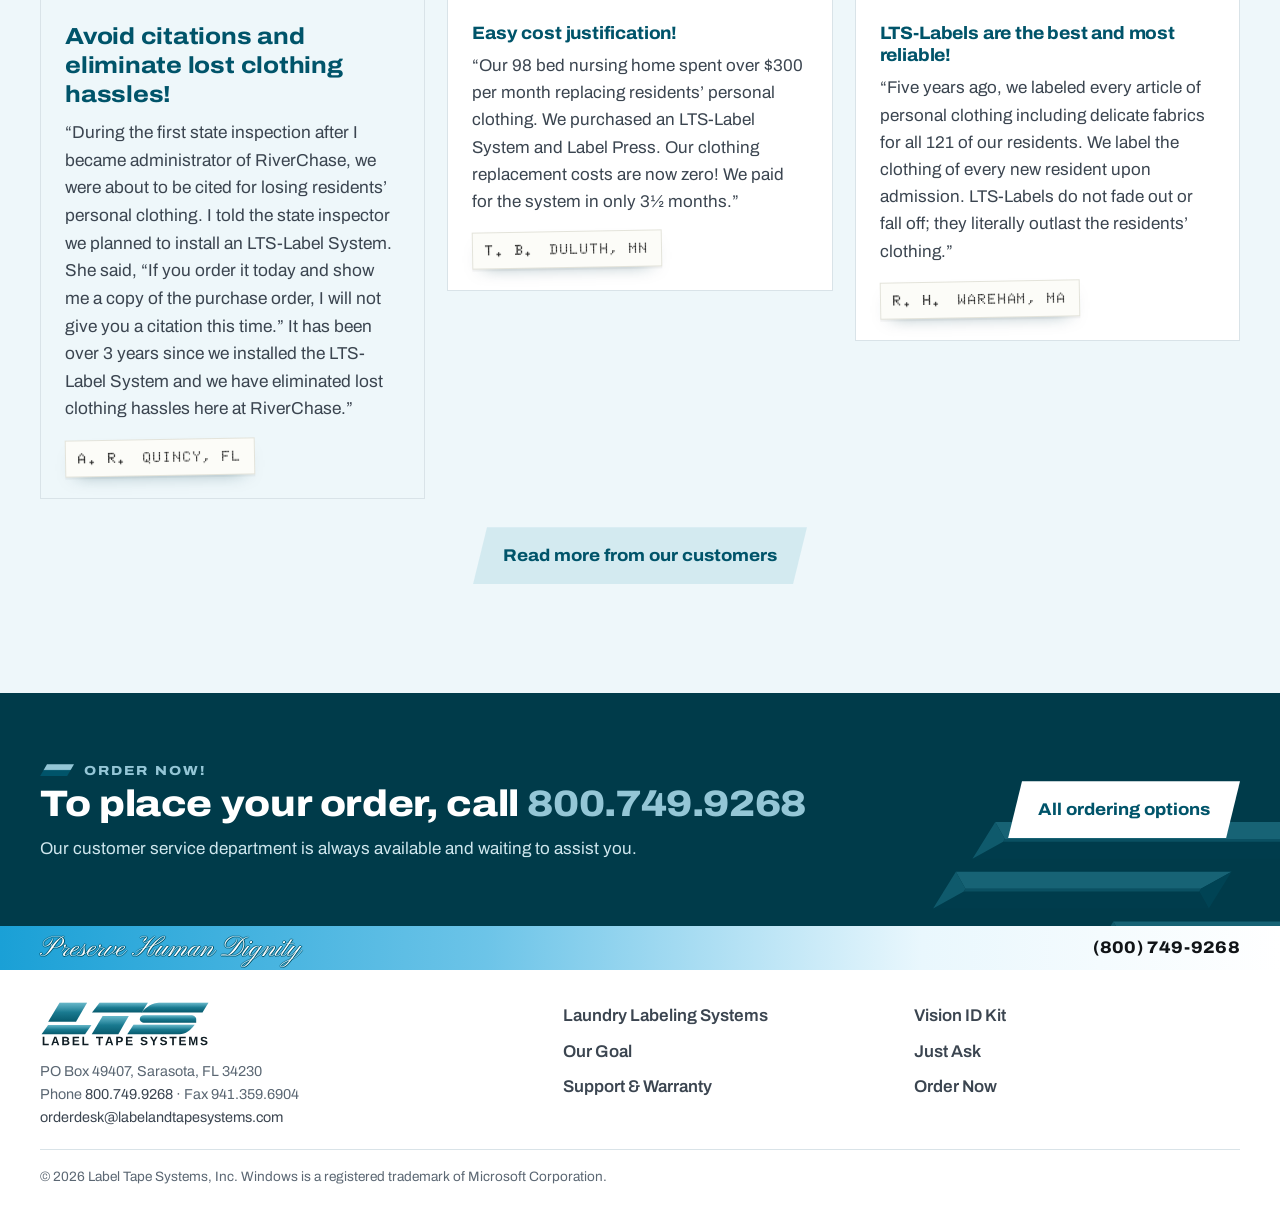
==== commit 66055924: "Gina updates: modern logo, new Quick Press photo, remove dentures, 40+ years, 2-yr Quick Press warra" ====
--- a/public/index.html
+++ b/public/index.html
@@ -3,13 +3,13 @@
 <head>
   <meta charset="utf-8">
   <meta name="viewport" content="width=device-width, initial-scale=1">
-  <title>Label Tape Systems | Clothing, Eyeglass & Denture ID for Nursing Homes</title>
-  <meta name="description" content="Label Tape Systems provides nursing homes nationwide with laundry labeling systems, Vision ID Kits and Denture ID Kits. 11,000+ customers, free in-house tech support. Call 800.749.9268.">
+  <title>Label Tape Systems | Clothing & Eyeglass ID for Nursing Homes</title>
+  <meta name="description" content="Label Tape Systems provides nursing homes nationwide with laundry labeling systems and Vision ID Kits. 40+ years, 11,000+ customers, free in-house tech support. Call 800.749.9268.">
   <link rel="canonical" href="https://www.labelandtapesystems.com/">
   <meta property="og:type" content="website">
   <meta property="og:site_name" content="Label Tape Systems">
-  <meta property="og:title" content="Label Tape Systems | Clothing, Eyeglass & Denture ID for Nursing Homes">
-  <meta property="og:description" content="Label Tape Systems provides nursing homes nationwide with laundry labeling systems, Vision ID Kits and Denture ID Kits. 11,000+ customers, free in-house tech support. Call 800.749.9268.">
+  <meta property="og:title" content="Label Tape Systems | Clothing & Eyeglass ID for Nursing Homes">
+  <meta property="og:description" content="Label Tape Systems provides nursing homes nationwide with laundry labeling systems and Vision ID Kits. 40+ years, 11,000+ customers, free in-house tech support. Call 800.749.9268.">
   <meta name="theme-color" content="#00546A">
   <link rel="icon" href="img/favicon.svg" type="image/svg+xml">
   <link rel="preload" href="fonts/archivo.woff2" as="font" type="font/woff2" crossorigin>
@@ -34,7 +34,6 @@
       <nav id="menu" class="menu" aria-label="Main">
         <a href="laundry-labeling-systems.html">Laundry Labeling</a>
         <a href="vision-id-kit.html">Vision Kit</a>
-        <a href="denture-id-kit.html">Denture Kit</a>
         <a href="about.html">Our Goal</a>
         <a href="customers.html">Just Ask</a>
         <a href="support.html">Support</a>
@@ -48,7 +47,7 @@
       <div class="wrap hero-grid">
         <div class="hero-copy">
           <p class="mission"><b>Mission:</b> <span class="script">“Preserve Human Dignity”</span></p>
-          <h1>Clothing, eyeglasses and dentures <em>can easily be identified.</em></h1>
+          <h1>Resident clothing and eyeglasses <em>can easily be identified.</em></h1>
           <p class="lede">With one of the LTS personal identification systems, Label Tape Systems can provide your facility everything for State Compliance Regulations, but more important, your residents’ dignity.</p>
           <div class="hero-cta">
             <a class="btn btn-teal" href="tel:+18007499268">Order: 800.749.9268</a>
@@ -59,7 +58,7 @@
           <img class="stage-slabs" src="img/slabs-stage.svg" alt="">
           <img class="p p-pc" src="photos/dell-pc-cut.webp" alt="Dell computer with LTS label software" width="743" height="446">
           <img class="p p-printer" src="photos/epson-printer-cut.webp" alt="Epson 24-pin dot matrix printer" width="249" height="153">
-          <img class="p p-press" src="photos/quick-press-cut.webp" alt="LTS Quick Press" width="750" height="742">
+          <img class="p p-press" src="photos/quick-press-cut.webp" alt="LTS Quick Press" width="701" height="697">
           <figcaption class="print-tag"><span>Complete Laundry Labeling System</span></figcaption>
         </figure>
       </div>
@@ -70,7 +69,7 @@
       <div class="wrap band-in">
         <p class="band-line">Saves time, money, residents’ complaints <em>and keeps you in regulatory compliance.</em></p>
         <ul class="facts">
-          <li><b>30</b><span>years serving the nursing home industry</span></li>
+          <li><b>40+</b><span>years serving the nursing home industry</span></li>
           <li><b>11,000+</b><span>customers nationwide</span></li>
           <li><b>100%</b><span>guarantee on all products</span></li>
         </ul>
@@ -95,12 +94,6 @@
             <h3>Vision ID Kit</h3>
             <p>Identify up to 300 pairs of eyeglasses with a name label sealed in clear shrink tubing.</p>
             <span class="more">Vision kit</span>
-          </a>
-          <a class="prod" href="denture-id-kit.html">
-            <div class="prod-photo white"><img src="photos/denture-kit.jpg" alt="" loading="lazy"></div>
-            <h3>Denture ID Kit</h3>
-            <p>Everything needed to identify up to 100 residents’ dentures, in a portable carrying case.</p>
-            <span class="more">Denture kit</span>
           </a>
         </div>
       </div>
@@ -163,7 +156,6 @@
       <nav class="foot-nav" aria-label="Footer">
         <a href="laundry-labeling-systems.html">Laundry Labeling Systems</a>
         <a href="vision-id-kit.html">Vision ID Kit</a>
-        <a href="denture-id-kit.html">Denture ID Kit</a>
         <a href="about.html">Our Goal</a>
         <a href="customers.html">Just Ask</a>
         <a href="support.html">Support &amp; Warranty</a>
--- a/public/css/styles.css
+++ b/public/css/styles.css
@@ -100,8 +100,8 @@
 .print-tag { position: absolute; left: 4%; bottom: 2%; }
 
 /* Label-tag caption: a printed LTS label */
-.print-tag span, .who { display: inline-block; background: var(--tape); color: #1b1b1b; font-family: var(--dot); font-weight: 800; letter-spacing: .06em; text-transform: uppercase; border: 1px solid #E3E3DA; box-shadow: 0 2px 0 rgba(0,0,0,.04), 0 8px 18px -12px rgba(0,59,74,.5); }
-.print-tag span { padding: 8px 14px; font-size: .95rem; transform: rotate(-2deg); }
+.print-tag > span, .who { display: inline-block; background: var(--tape); color: #1b1b1b; font-family: var(--dot); font-weight: 800; letter-spacing: .06em; text-transform: uppercase; border: 1px solid #E3E3DA; box-shadow: 0 2px 0 rgba(0,0,0,.04), 0 8px 18px -12px rgba(0,59,74,.5); }
+.print-tag > span { padding: 8px 14px; font-size: .95rem; transform: rotate(-2deg); }
 
 /* ---------- Pin-feed label tape ---------- */
 .tape { --hole: radial-gradient(circle, #CFE0E6 0 3.2px, transparent 3.6px);
@@ -405,7 +405,70 @@
 @media (max-width: 640px) {
   .clip, .mag { grid-template-columns: 110px 1fr; }
   .cta-slabs { display: none; }
-  .print-tag span { font-size: .72rem; padding: 6px 10px; }
+  .print-tag > span { font-size: .72rem; padding: 6px 10px; }
   .print-tag { bottom: -2%; }
   .page-hero { padding: 36px 0 32px; }
 }
+
+/* =================== Motion =================== */
+/* Hero entrance: slabs sweep in, products drop into place, then drift */
+@keyframes slabIn { from { opacity: 0; transform: translateX(60px) skewX(-8deg); } to { opacity: 1; transform: none; } }
+@keyframes dropIn { from { opacity: 0; transform: translateY(-28px) scale(.96); } to { opacity: 1; transform: none; } }
+@keyframes drift { 0%, 100% { translate: 0 0; } 50% { translate: 0 -8px; } }
+@keyframes riseIn { from { opacity: 0; transform: translateY(22px); } to { opacity: 1; transform: none; } }
+@keyframes feedIn { from { clip-path: inset(0 100% 0 0); } to { clip-path: inset(0 0 0 0); } }
+@keyframes wipe { from { background-position: 100% 0; } to { background-position: 0 0; } }
+
+.stage-slabs { animation: slabIn .9s cubic-bezier(.2,.8,.2,1) both; }
+.stage .p { animation: dropIn .8s cubic-bezier(.2,.8,.2,1) both, drift 6s ease-in-out infinite; }
+.p-pc { animation-delay: .25s, 1.2s !important; }
+.p-printer { animation-delay: .45s, 2s !important; }
+.p-press { animation-delay: .65s, 2.8s !important; }
+.print-tag { animation: riseIn .6s ease 1s both; }
+.hero-copy > *, .ph-copy > * { animation: riseIn .7s cubic-bezier(.2,.8,.2,1) both; }
+.hero-copy > :nth-child(2), .ph-copy > :nth-child(2) { animation-delay: .1s; }
+.hero-copy > :nth-child(3), .ph-copy > :nth-child(3) { animation-delay: .2s; }
+.hero-copy > :nth-child(4) { animation-delay: .3s; }
+.ph-art { animation: dropIn .8s cubic-bezier(.2,.8,.2,1) .2s both; }
+.mission .script { display: inline-block; animation: feedIn 1.4s ease .3s both; }
+
+/* Section dividers feed across like label tape coming off the printer */
+.divider { animation: feedIn 1.2s ease both; animation-timeline: view(); animation-range: entry 0% cover 30%; }
+
+/* Scroll reveal, staggered (delays set in main.js) */
+.rv { transition-duration: .7s; }
+
+/* Big italic step words slide in on the slant */
+.step.rv .step-word { opacity: 0; transform: translateX(-24px) skewX(-10deg); transition: opacity .6s ease .15s, transform .6s cubic-bezier(.2,.8,.2,1) .15s; }
+.step.rv.in .step-word { opacity: 1; transform: none; }
+
+/* Slab number chips shine on reveal */
+.reasons li.rv::before { background-size: 100% 100%; }
+.reasons li.rv.in::before { animation: dropIn .5s cubic-bezier(.2,.8,.2,1) .1s both; }
+
+/* Hover life */
+.system-photos img, .prod-photo img, .kit-photo img, .step-photo img { transition: transform .5s cubic-bezier(.2,.8,.2,1); }
+.system:hover .system-photos img, .prod:hover .prod-photo img, .step:hover .step-photo img { transform: translateY(-6px) scale(1.04); }
+.system, .step, .quote { transition: transform .25s ease, box-shadow .25s ease, opacity .7s ease; }
+.system:hover, .step:hover { transform: translateY(-4px); box-shadow: 0 26px 44px -30px rgba(0,59,74,.75); }
+.btn { transition: background .15s, color .15s, transform .2s; }
+.btn:hover { transform: translateX(3px); }
+.who { transition: transform .25s; }
+.quote:hover .who { transform: rotate(1deg) scale(1.04); }
+
+/* Stats count up (JS) */
+.facts b { font-variant-numeric: tabular-nums; }
+
+/* Printed label tag: characters print one by one (JS adds .printing) */
+.print-tag > span .ch { opacity: 0; }
+.print-tag > span .ch.on { opacity: 1; }
+
+@media (prefers-reduced-motion: reduce) {
+  .stage-slabs, .stage .p, .print-tag, .hero-copy > *, .ph-copy > *, .ph-art, .mission .script, .divider, .reasons li.rv.in::before { animation: none !important; }
+  .step.rv .step-word { opacity: 1; transform: none; }
+  .print-tag > span .ch { opacity: 1; }
+}
+
+/* Two product cards on the home page (denture kit removed) */
+.prod-grid { grid-template-columns: repeat(2, 1fr); max-width: 900px; }
+@media (max-width: 960px) { .prod-grid { grid-template-columns: 1fr; } }
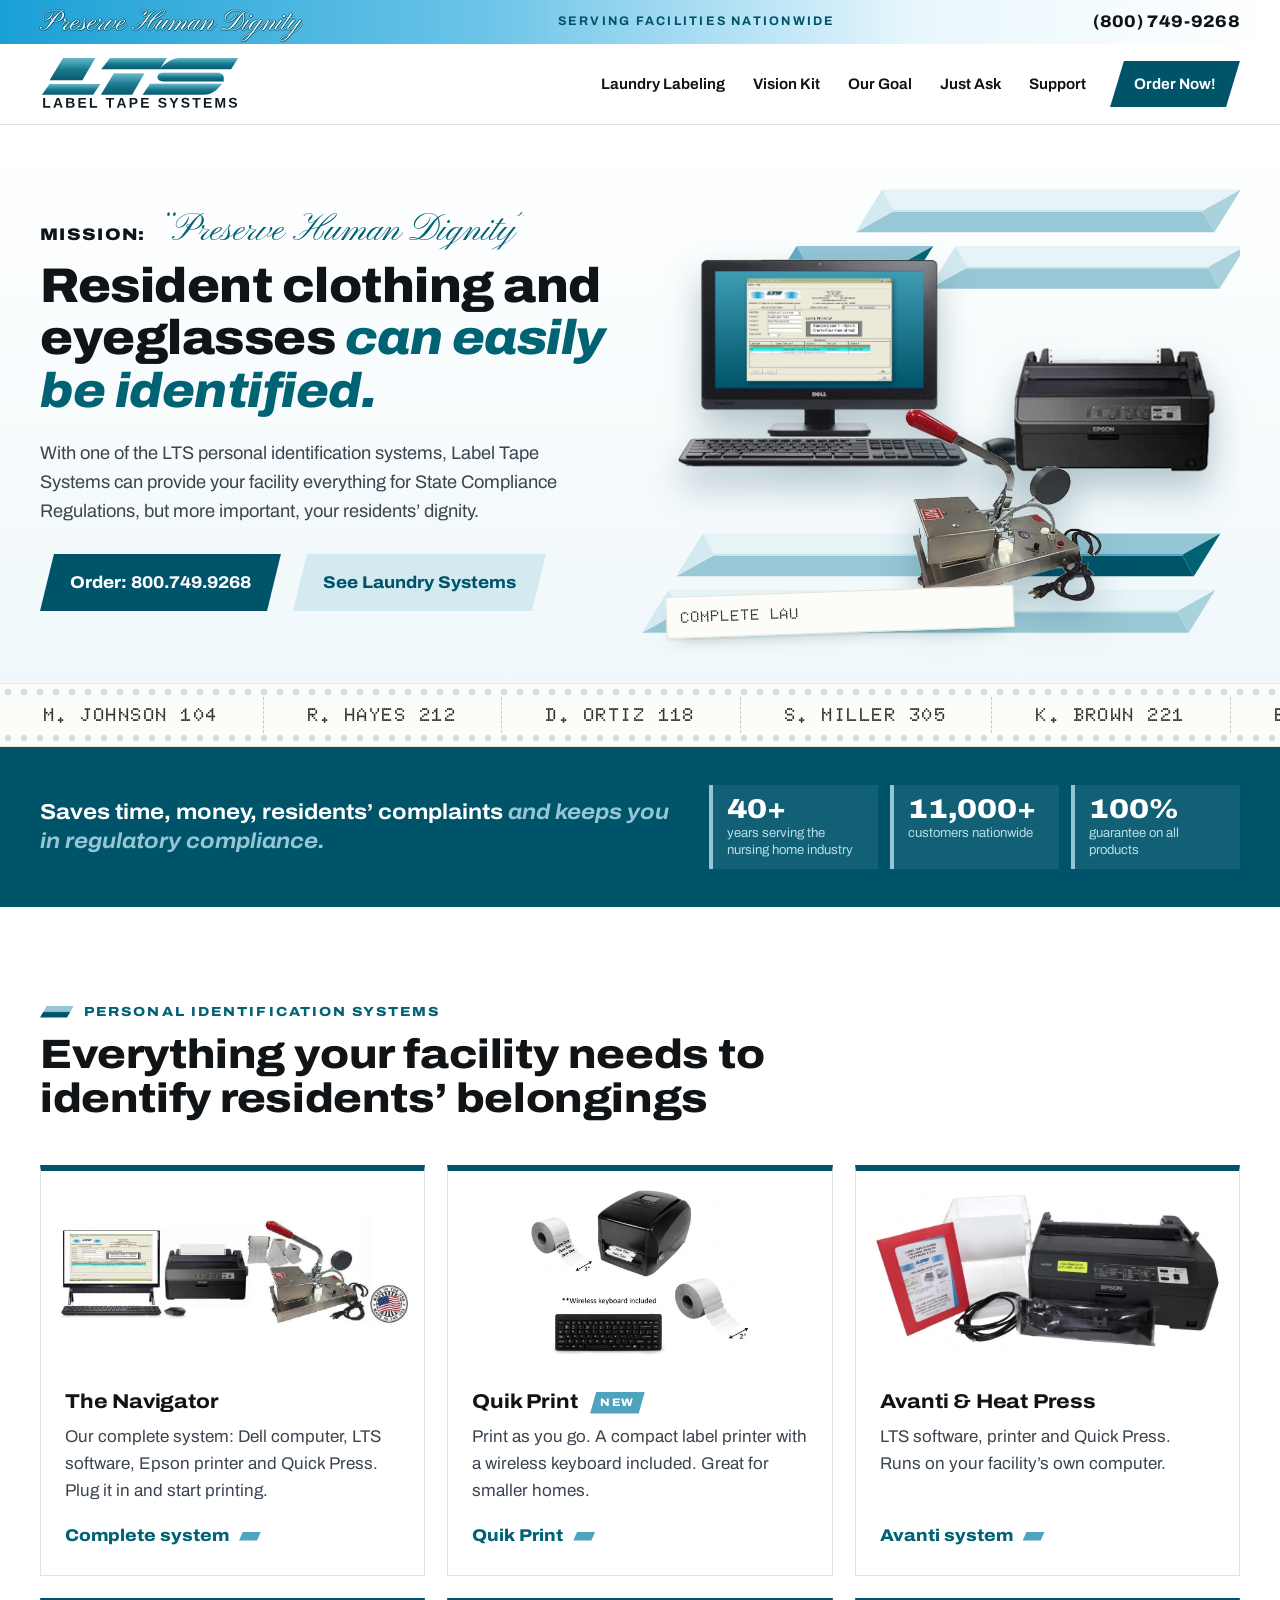
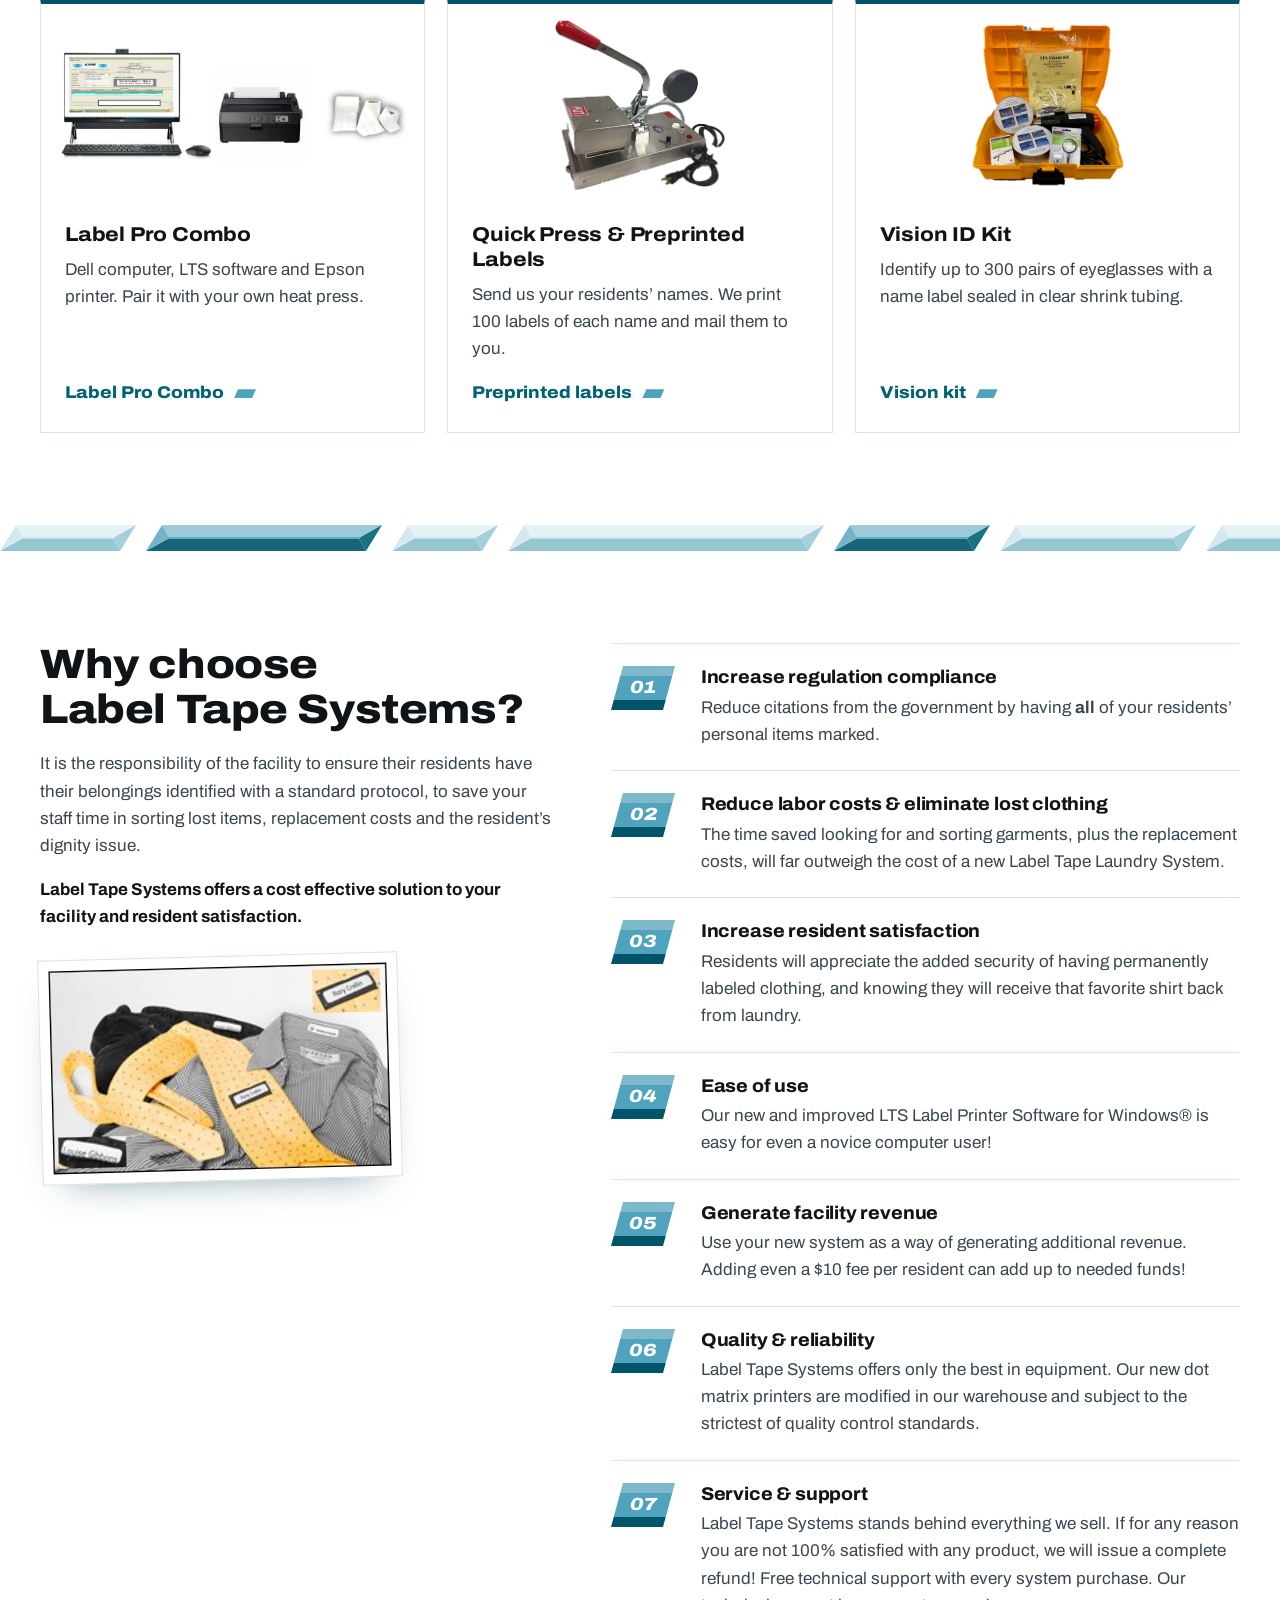
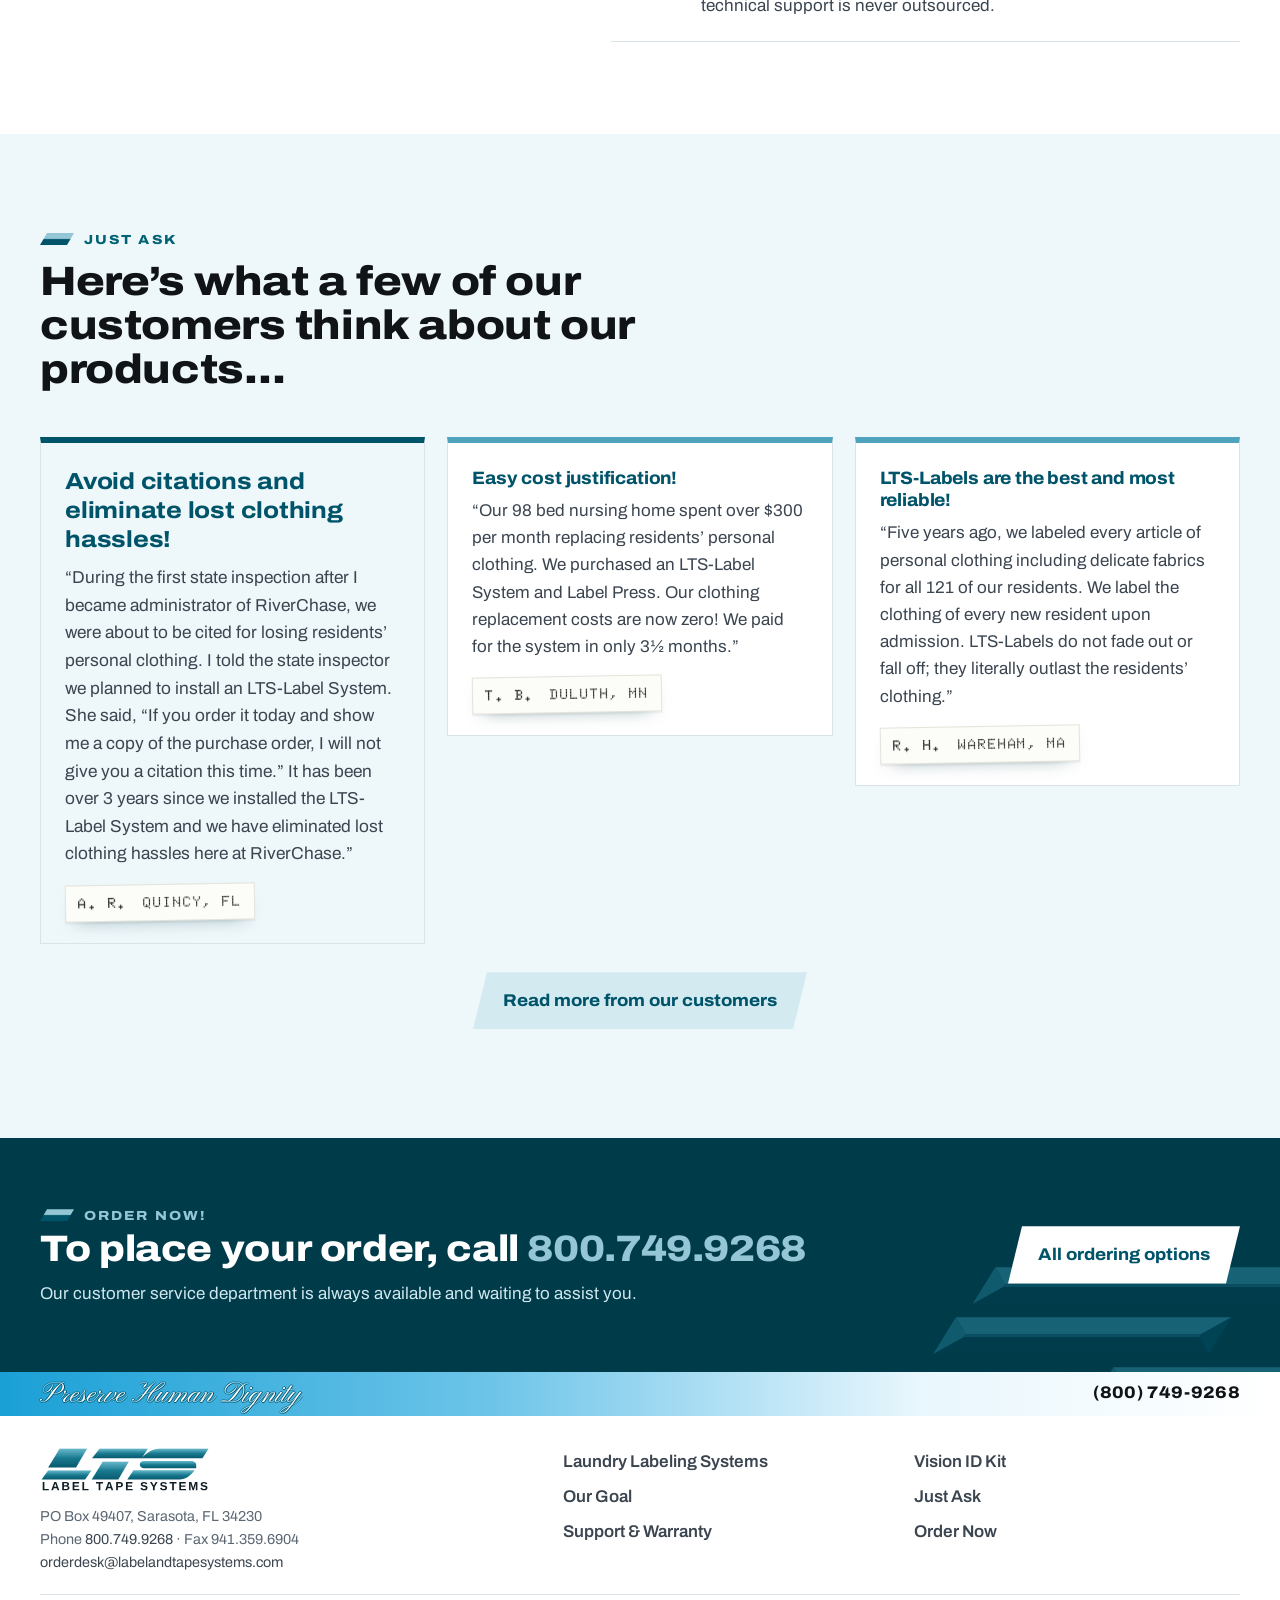
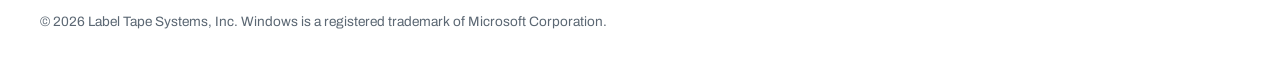
==== commit a602d467: "Product lineup: 6-card home grid, Quik Print system, Gina's product photos" ====
--- a/public/index.html
+++ b/public/index.html
@@ -83,14 +83,38 @@
           <h2>Everything your facility needs to identify residents’ belongings</h2>
         </header>
         <div class="prod-grid">
-          <a class="prod" href="laundry-labeling-systems.html">
-            <div class="prod-photo"><img src="photos/quick-press-cut.webp" alt="" loading="lazy"></div>
-            <h3>Laundry Labeling Systems</h3>
-            <p>Type, print and press permanent poly-cotton name labels in-house. Complete systems or preprinted labels by mail.</p>
-            <span class="more">Systems &amp; labels</span>
+          <a class="prod" href="laundry-labeling-systems.html#navigator">
+            <div class="prod-photo white"><img src="photos/navigator-system.webp" alt="" width="961" height="308" loading="lazy"></div>
+            <h3>The Navigator</h3>
+            <p>Our complete system: Dell computer, LTS software, Epson printer and Quick Press. Plug it in and start printing.</p>
+            <span class="more">Complete system</span>
+          </a>
+          <a class="prod" href="laundry-labeling-systems.html#quik-print">
+            <div class="prod-photo white"><img src="photos/quik-print.webp" alt="" width="766" height="581" loading="lazy"></div>
+            <h3>Quik Print <span class="new">New</span></h3>
+            <p>Print as you go. A compact label printer with a wireless keyboard included. Great for smaller homes.</p>
+            <span class="more">Quik Print</span>
+          </a>
+          <a class="prod" href="laundry-labeling-systems.html#avanti">
+            <div class="prod-photo white"><img src="photos/avanti-kit.webp" alt="" width="984" height="446" loading="lazy"></div>
+            <h3>Avanti &amp; Heat Press</h3>
+            <p>LTS software, printer and Quick Press. Runs on your facility’s own computer.</p>
+            <span class="more">Avanti system</span>
+          </a>
+          <a class="prod" href="laundry-labeling-systems.html#label-pro">
+            <div class="prod-photo white"><img src="photos/label-pro-combo.webp" alt="" width="909" height="308" loading="lazy"></div>
+            <h3>Label Pro Combo</h3>
+            <p>Dell computer, LTS software and Epson printer. Pair it with your own heat press.</p>
+            <span class="more">Label Pro Combo</span>
+          </a>
+          <a class="prod" href="laundry-labeling-systems.html#preprinted">
+            <div class="prod-photo white"><img src="photos/quick-press-cut.webp" alt="" width="701" height="697" loading="lazy"></div>
+            <h3>Quick Press &amp; Preprinted Labels</h3>
+            <p>Send us your residents’ names. We print 100 labels of each name and mail them to you.</p>
+            <span class="more">Preprinted labels</span>
           </a>
           <a class="prod" href="vision-id-kit.html">
-            <div class="prod-photo white"><img src="photos/vision-kit.jpg" alt="" loading="lazy"></div>
+            <div class="prod-photo white"><img src="photos/vision-kit-case.webp" alt="" width="409" height="439" loading="lazy"></div>
             <h3>Vision ID Kit</h3>
             <p>Identify up to 300 pairs of eyeglasses with a name label sealed in clear shrink tubing.</p>
             <span class="more">Vision kit</span>
--- a/public/css/styles.css
+++ b/public/css/styles.css
@@ -470,5 +470,19 @@
 }
 
 /* Two product cards on the home page (denture kit removed) */
-.prod-grid { grid-template-columns: repeat(2, 1fr); max-width: 900px; }
-@media (max-width: 960px) { .prod-grid { grid-template-columns: 1fr; } }
+/* Product lineup: 6 cards, 3 x 2 */
+.prod-grid { grid-template-columns: repeat(3, 1fr); max-width: none; }
+.prod-photo { height: 200px; }
+.prod-photo img { max-height: 170px; max-width: 100%; height: auto; object-fit: contain; }
+.prod h3 { font-size: 1.25rem; }
+.new { display: inline-block; vertical-align: middle; margin-left: 8px; background: var(--t-400); color: #fff; font-size: .68rem; font-weight: 800; letter-spacing: .14em; text-transform: uppercase; padding: 4px 10px; clip-path: polygon(6px 0, 100% 0, calc(100% - 6px) 100%, 0 100%); }
+@media (max-width: 960px) { .prod-grid { grid-template-columns: repeat(2, 1fr); max-width: none; } }
+@media (max-width: 600px) { .prod-grid { grid-template-columns: 1fr; max-width: 560px; } }
+
+/* Print options: 2 x 2 under the Navigator */
+.system-row { grid-template-columns: repeat(2, 1fr); }
+.system-mail { grid-column: auto; }
+.system-photos.single { background: #fff; padding: 14px; border-bottom: 1px solid var(--line); }
+.system-photos.single img { width: auto; max-width: 100%; max-height: 190px; object-fit: contain; }
+@media (max-width: 960px) { .system-mail { grid-column: auto; } }
+@media (max-width: 700px) { .system-row { grid-template-columns: 1fr; } }
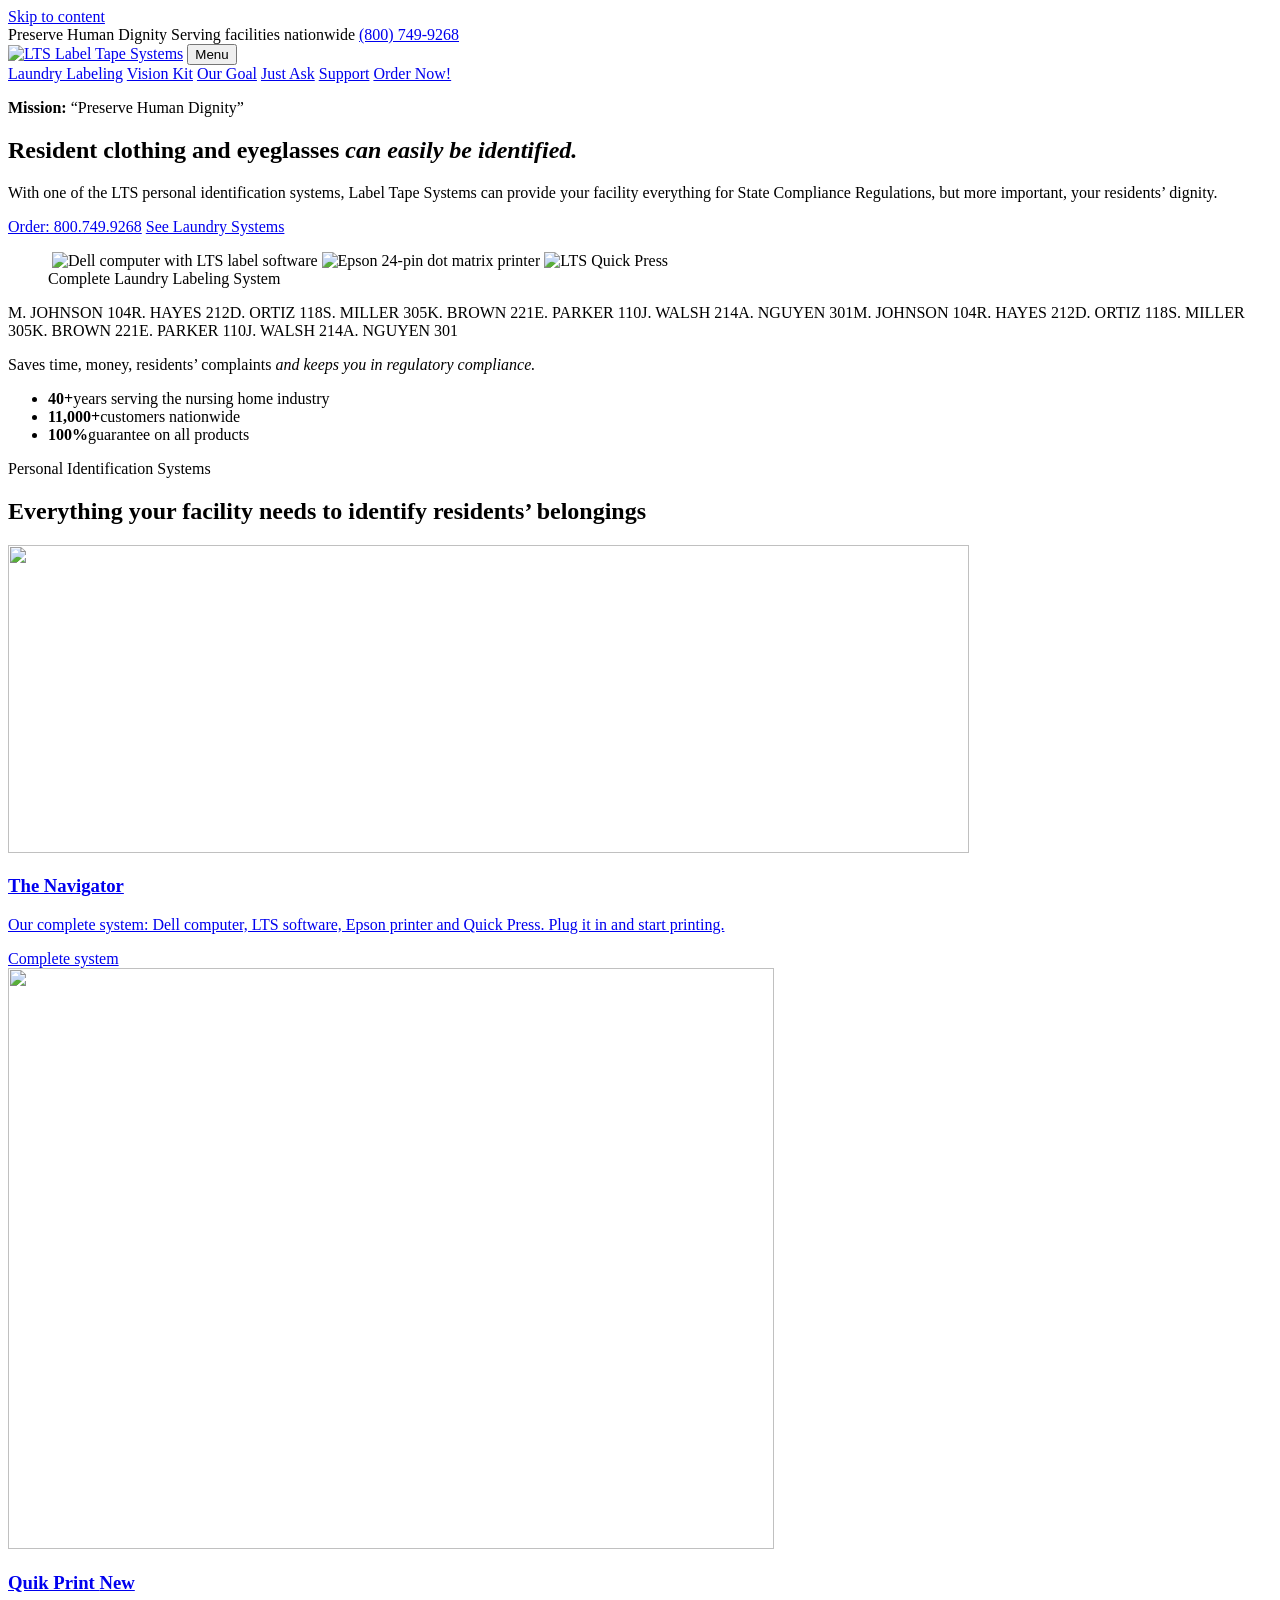
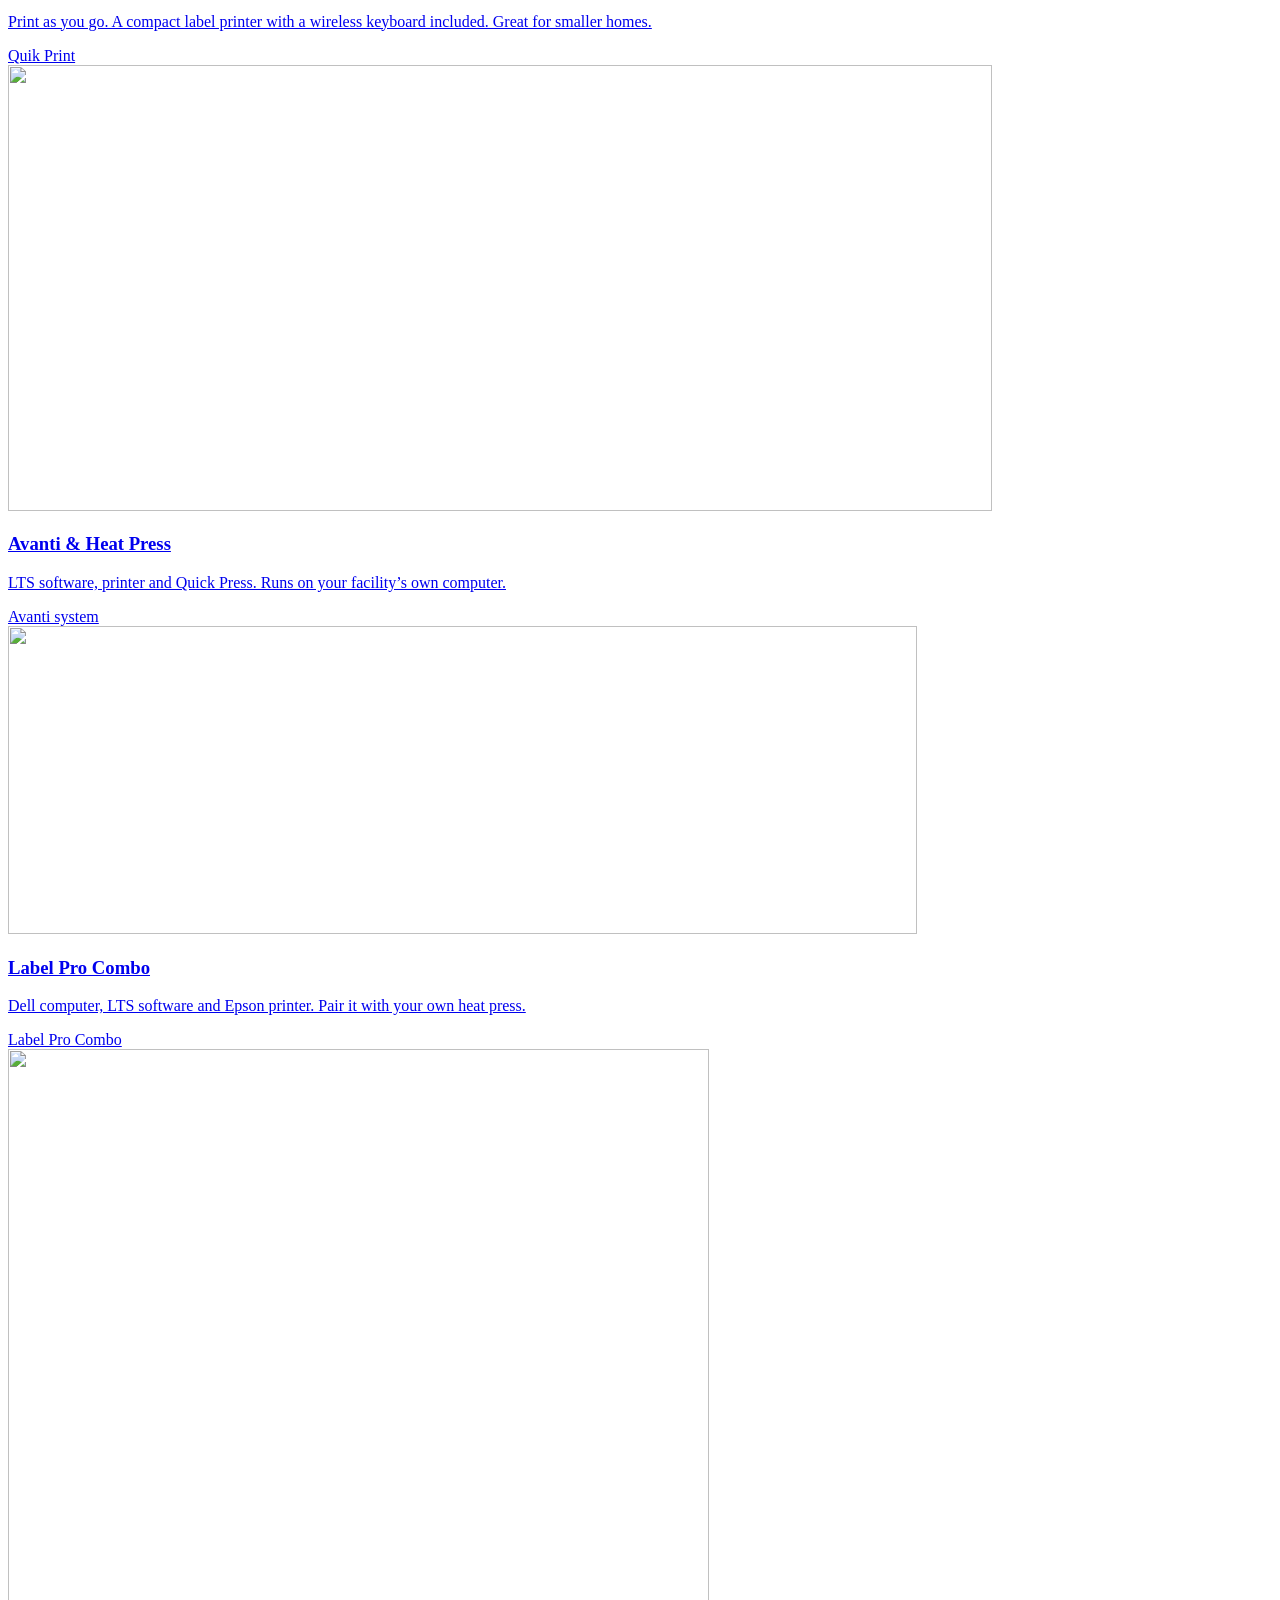
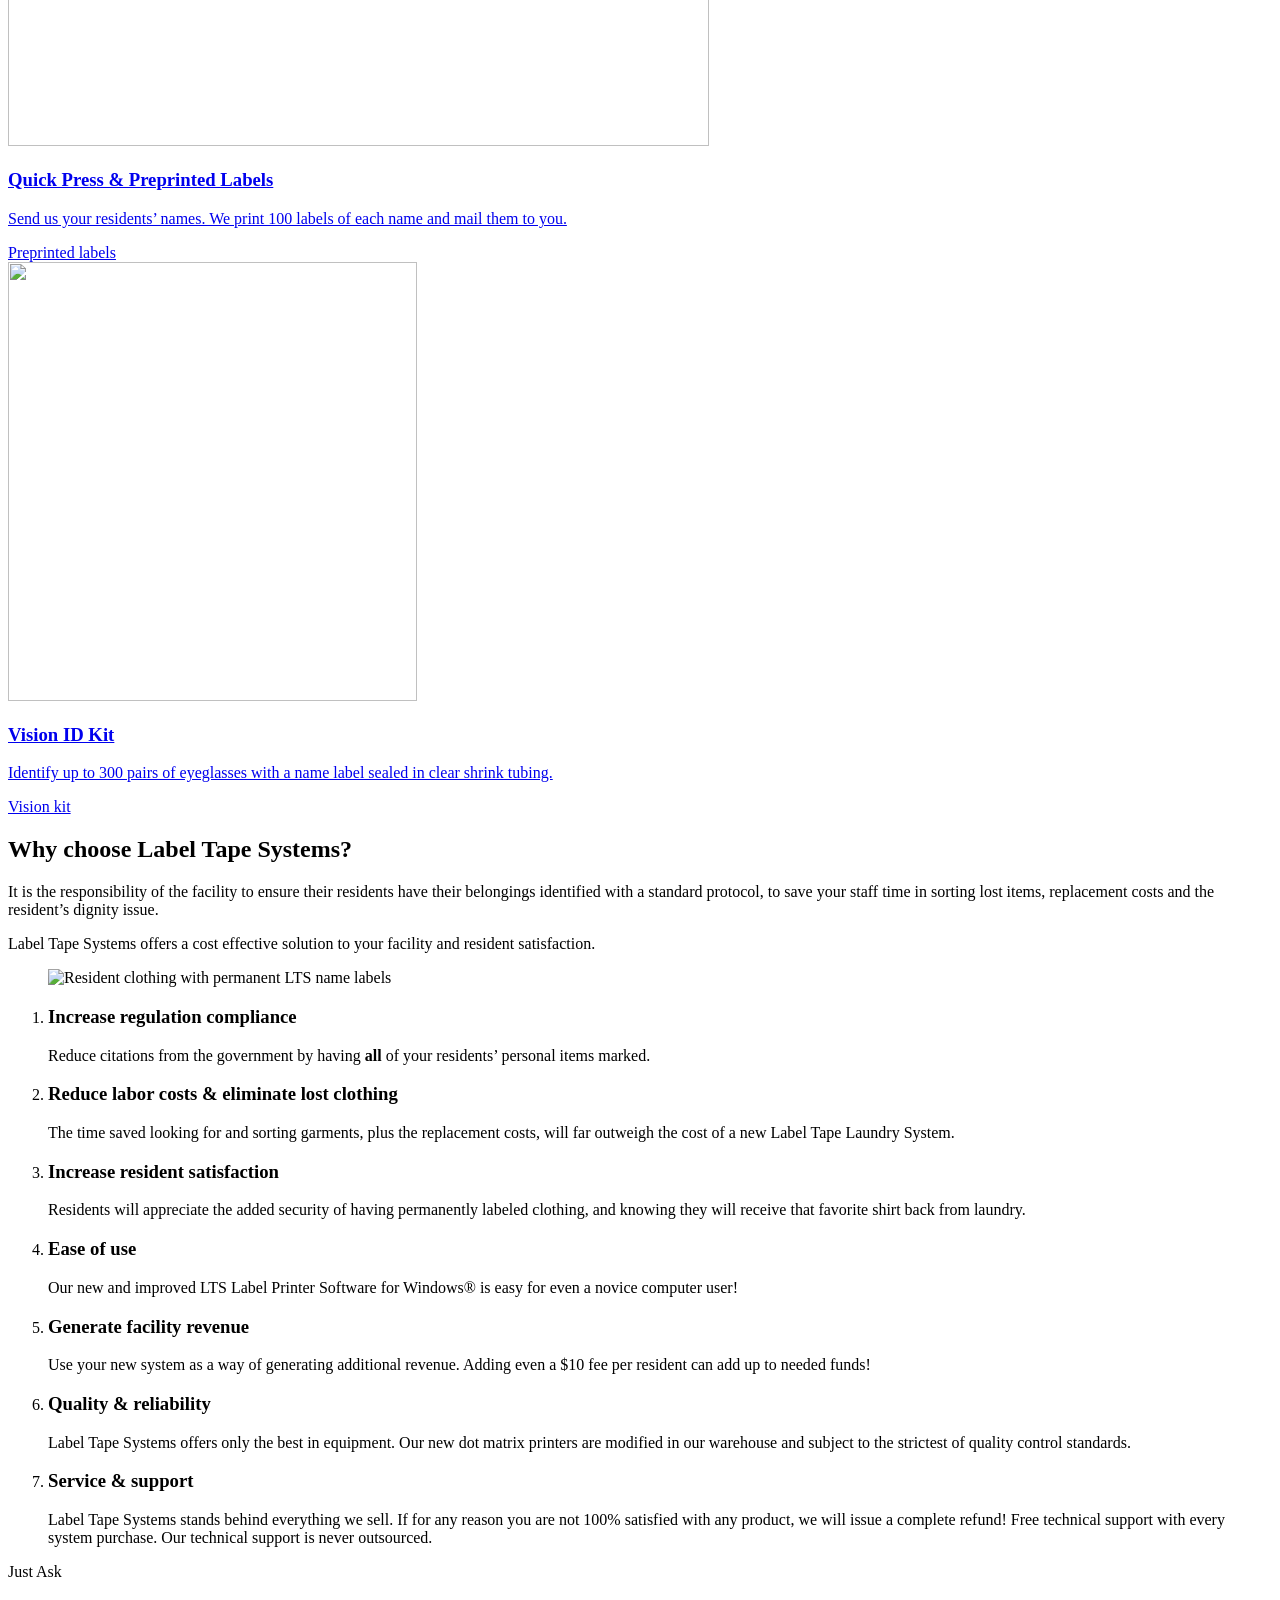
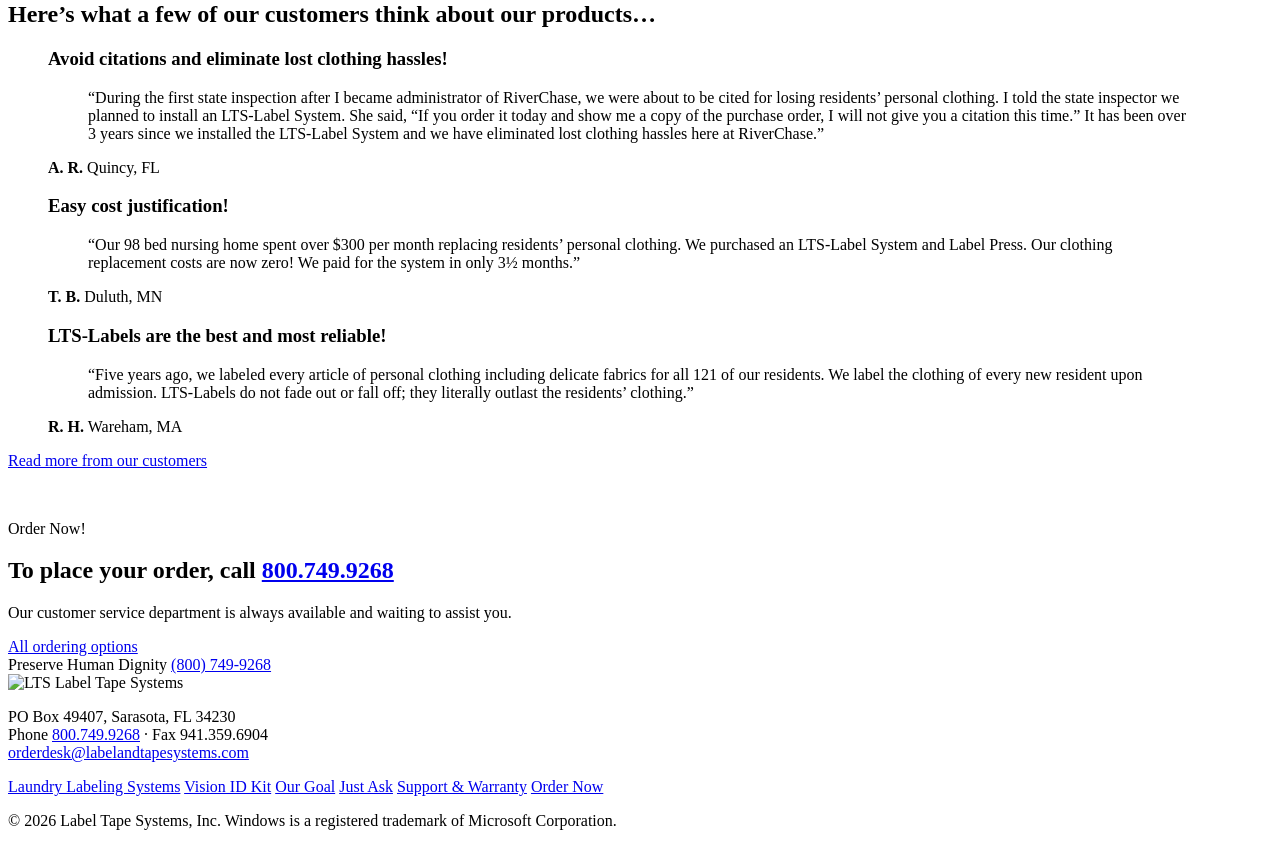
==== commit add3d983: "Clean URLs: drop .html from links, 301 old .html addresses" ====
--- a/public/index.html
+++ b/public/index.html
@@ -11,9 +11,9 @@
   <meta property="og:title" content="Label Tape Systems | Clothing & Eyeglass ID for Nursing Homes">
   <meta property="og:description" content="Label Tape Systems provides nursing homes nationwide with laundry labeling systems and Vision ID Kits. 40+ years, 11,000+ customers, free in-house tech support. Call 800.749.9268.">
   <meta name="theme-color" content="#00546A">
-  <link rel="icon" href="img/favicon.svg" type="image/svg+xml">
-  <link rel="preload" href="fonts/archivo.woff2" as="font" type="font/woff2" crossorigin>
-  <link rel="stylesheet" href="css/styles.css">
+  <link rel="icon" href="/img/favicon.svg" type="image/svg+xml">
+  <link rel="preload" href="/fonts/archivo.woff2" as="font" type="font/woff2" crossorigin>
+  <link rel="stylesheet" href="/css/styles.css">
   <script type="application/ld+json">{"@context":"https://schema.org","@type":"Organization","name":"Label Tape Systems, Inc.","alternateName":"LTS","url":"https://www.labelandtapesystems.com/","logo":"https://www.labelandtapesystems.com/img/lts-logo.svg","telephone":"+1-800-749-9268","faxNumber":"+1-941-359-6904","email":"orderdesk@labelandtapesystems.com","address":{"@type":"PostalAddress","postOfficeBoxNumber":"49407","addressLocality":"Sarasota","addressRegion":"FL","postalCode":"34230","addressCountry":"US"},"areaServed":"US"}</script>
 </head>
 <body>
@@ -29,15 +29,15 @@
 
   <header class="site-header">
     <div class="wrap nav">
-      <a href="index.html" class="brand" aria-label="Label Tape Systems home"><img src="img/lts-logo.svg" alt="LTS Label Tape Systems" width="216" height="58"></a>
+      <a href="/" class="brand" aria-label="Label Tape Systems home"><img src="/img/lts-logo.svg" alt="LTS Label Tape Systems" width="216" height="58"></a>
       <button class="nav-toggle" aria-expanded="false" aria-controls="menu"><span class="sr">Menu</span><i></i><i></i><i></i></button>
       <nav id="menu" class="menu" aria-label="Main">
-        <a href="laundry-labeling-systems.html">Laundry Labeling</a>
-        <a href="vision-id-kit.html">Vision Kit</a>
-        <a href="about.html">Our Goal</a>
-        <a href="customers.html">Just Ask</a>
-        <a href="support.html">Support</a>
-        <a href="order.html" class="menu-cta">Order Now!</a>
+        <a href="/laundry-labeling-systems">Laundry Labeling</a>
+        <a href="/vision-id-kit">Vision Kit</a>
+        <a href="/about">Our Goal</a>
+        <a href="/customers">Just Ask</a>
+        <a href="/support">Support</a>
+        <a href="/order" class="menu-cta">Order Now!</a>
       </nav>
     </div>
   </header>
@@ -51,14 +51,14 @@
           <p class="lede">With one of the LTS personal identification systems, Label Tape Systems can provide your facility everything for State Compliance Regulations, but more important, your residents’ dignity.</p>
           <div class="hero-cta">
             <a class="btn btn-teal" href="tel:+18007499268">Order: 800.749.9268</a>
-            <a class="btn btn-line" href="laundry-labeling-systems.html">See Laundry Systems</a>
+            <a class="btn btn-line" href="/laundry-labeling-systems">See Laundry Systems</a>
           </div>
         </div>
         <figure class="stage" aria-label="The LTS Complete Laundry Labeling System">
-          <img class="stage-slabs" src="img/slabs-stage.svg" alt="">
-          <img class="p p-pc" src="photos/dell-pc-cut.webp" alt="Dell computer with LTS label software" width="743" height="446">
-          <img class="p p-printer" src="photos/epson-printer-cut.webp" alt="Epson 24-pin dot matrix printer" width="249" height="153">
-          <img class="p p-press" src="photos/quick-press-cut.webp" alt="LTS Quick Press" width="701" height="697">
+          <img class="stage-slabs" src="/img/slabs-stage.svg" alt="">
+          <img class="p p-pc" src="/photos/dell-pc-cut.webp" alt="Dell computer with LTS label software" width="743" height="446">
+          <img class="p p-printer" src="/photos/epson-printer-cut.webp" alt="Epson 24-pin dot matrix printer" width="249" height="153">
+          <img class="p p-press" src="/photos/quick-press-cut.webp" alt="LTS Quick Press" width="701" height="697">
           <figcaption class="print-tag"><span>Complete Laundry Labeling System</span></figcaption>
         </figure>
       </div>
@@ -83,38 +83,38 @@
           <h2>Everything your facility needs to identify residents’ belongings</h2>
         </header>
         <div class="prod-grid">
-          <a class="prod" href="laundry-labeling-systems.html#navigator">
-            <div class="prod-photo white"><img src="photos/navigator-system.webp" alt="" width="961" height="308" loading="lazy"></div>
+          <a class="prod" href="/laundry-labeling-systems#navigator">
+            <div class="prod-photo white"><img src="/photos/navigator-system.webp" alt="" width="961" height="308" loading="lazy"></div>
             <h3>The Navigator</h3>
             <p>Our complete system: Dell computer, LTS software, Epson printer and Quick Press. Plug it in and start printing.</p>
             <span class="more">Complete system</span>
           </a>
-          <a class="prod" href="laundry-labeling-systems.html#quik-print">
-            <div class="prod-photo white"><img src="photos/quik-print.webp" alt="" width="766" height="581" loading="lazy"></div>
+          <a class="prod" href="/laundry-labeling-systems#quik-print">
+            <div class="prod-photo white"><img src="/photos/quik-print.webp" alt="" width="766" height="581" loading="lazy"></div>
             <h3>Quik Print <span class="new">New</span></h3>
             <p>Print as you go. A compact label printer with a wireless keyboard included. Great for smaller homes.</p>
             <span class="more">Quik Print</span>
           </a>
-          <a class="prod" href="laundry-labeling-systems.html#avanti">
-            <div class="prod-photo white"><img src="photos/avanti-kit.webp" alt="" width="984" height="446" loading="lazy"></div>
+          <a class="prod" href="/laundry-labeling-systems#avanti">
+            <div class="prod-photo white"><img src="/photos/avanti-kit.webp" alt="" width="984" height="446" loading="lazy"></div>
             <h3>Avanti &amp; Heat Press</h3>
             <p>LTS software, printer and Quick Press. Runs on your facility’s own computer.</p>
             <span class="more">Avanti system</span>
           </a>
-          <a class="prod" href="laundry-labeling-systems.html#label-pro">
-            <div class="prod-photo white"><img src="photos/label-pro-combo.webp" alt="" width="909" height="308" loading="lazy"></div>
+          <a class="prod" href="/laundry-labeling-systems#label-pro">
+            <div class="prod-photo white"><img src="/photos/label-pro-combo.webp" alt="" width="909" height="308" loading="lazy"></div>
             <h3>Label Pro Combo</h3>
             <p>Dell computer, LTS software and Epson printer. Pair it with your own heat press.</p>
             <span class="more">Label Pro Combo</span>
           </a>
-          <a class="prod" href="laundry-labeling-systems.html#preprinted">
-            <div class="prod-photo white"><img src="photos/quick-press-cut.webp" alt="" width="701" height="697" loading="lazy"></div>
+          <a class="prod" href="/laundry-labeling-systems#preprinted">
+            <div class="prod-photo white"><img src="/photos/quick-press-cut.webp" alt="" width="701" height="697" loading="lazy"></div>
             <h3>Quick Press &amp; Preprinted Labels</h3>
             <p>Send us your residents’ names. We print 100 labels of each name and mail them to you.</p>
             <span class="more">Preprinted labels</span>
           </a>
-          <a class="prod" href="vision-id-kit.html">
-            <div class="prod-photo white"><img src="photos/vision-kit-case.webp" alt="" width="409" height="439" loading="lazy"></div>
+          <a class="prod" href="/vision-id-kit">
+            <div class="prod-photo white"><img src="/photos/vision-kit-case.webp" alt="" width="409" height="439" loading="lazy"></div>
             <h3>Vision ID Kit</h3>
             <p>Identify up to 300 pairs of eyeglasses with a name label sealed in clear shrink tubing.</p>
             <span class="more">Vision kit</span>
@@ -131,7 +131,7 @@
           <h2>Why choose <span class="nowrap">Label Tape Systems?</span></h2>
           <p>It is the responsibility of the facility to ensure their residents have their belongings identified with a standard protocol, to save your staff time in sorting lost items, replacement costs and the resident’s dignity issue.</p>
           <p class="why-strong">Label Tape Systems offers a cost effective solution to your facility and resident satisfaction.</p>
-          <figure class="why-photo"><img src="photos/labeled-clothing.jpg" alt="Resident clothing with permanent LTS name labels" width="250" height="150"></figure>
+          <figure class="why-photo"><img src="/photos/labeled-clothing.jpg" alt="Resident clothing with permanent LTS name labels" width="250" height="150"></figure>
         </div>
         <ol class="reasons">
           <li><h3>Increase regulation compliance</h3><p>Reduce citations from the government by having <strong>all</strong> of your residents’ personal items marked.</p></li><li><h3>Reduce labor costs &amp; eliminate lost clothing</h3><p>The time saved looking for and sorting garments, plus the replacement costs, will far outweigh the cost of a new Label Tape Laundry System.</p></li><li><h3>Increase resident satisfaction</h3><p>Residents will appreciate the added security of having permanently labeled clothing, and knowing they will receive that favorite shirt back from laundry.</p></li><li><h3>Ease of use</h3><p>Our new and improved LTS Label Printer Software for Windows® is easy for even a novice computer user!</p></li><li><h3>Generate facility revenue</h3><p>Use your new system as a way of generating additional revenue. Adding even a $10 fee per resident can add up to needed funds!</p></li><li><h3>Quality &amp; reliability</h3><p>Label Tape Systems offers only the best in equipment. Our new dot matrix printers are modified in our warehouse and subject to the strictest of quality control standards.</p></li><li><h3>Service &amp; support</h3><p>Label Tape Systems stands behind everything we sell. If for any reason you are not 100% satisfied with any product, we will issue a complete refund! Free technical support with every system purchase. Our technical support is never outsourced.</p></li>
@@ -148,19 +148,19 @@
         <div class="quotes quotes-3">
           <figure class="quote q-feature"><h3>Avoid citations and eliminate lost clothing hassles!</h3><blockquote>“During the first state inspection after I became administrator of RiverChase, we were about to be cited for losing residents’ personal clothing. I told the state inspector we planned to install an LTS-Label System. She said, “If you order it today and show me a copy of the purchase order, I will not give you a citation this time.” It has been over 3 years since we installed the LTS-Label System and we have eliminated lost clothing hassles here at RiverChase.”</blockquote><figcaption class="who"><b>A. R.</b> Quincy, FL</figcaption></figure><figure class="quote"><h3>Easy cost justification!</h3><blockquote>“Our 98 bed nursing home spent over $300 per month replacing residents’ personal clothing. We purchased an LTS-Label System and Label Press. Our clothing replacement costs are now zero! We paid for the system in only 3½ months.”</blockquote><figcaption class="who"><b>T. B.</b> Duluth, MN</figcaption></figure><figure class="quote"><h3>LTS-Labels are the best and most reliable!</h3><blockquote>“Five years ago, we labeled every article of personal clothing including delicate fabrics for all 121 of our residents. We label the clothing of every new resident upon admission. LTS-Labels do not fade out or fall off; they literally outlast the residents’ clothing.”</blockquote><figcaption class="who"><b>R. H.</b> Wareham, MA</figcaption></figure>
         </div>
-        <p class="center"><a class="btn btn-line" href="customers.html">Read more from our customers</a></p>
+        <p class="center"><a class="btn btn-line" href="/customers">Read more from our customers</a></p>
       </div>
     </section>
 
     <section class="cta">
-      <img class="cta-slabs" src="img/slabs-dark.svg" alt="" aria-hidden="true">
+      <img class="cta-slabs" src="/img/slabs-dark.svg" alt="" aria-hidden="true">
       <div class="wrap cta-in">
         <div>
           <p class="kicker light">Order Now!</p>
           <h2>To place your order, call <a href="tel:+18007499268" class="nowrap">800.749.9268</a></h2>
           <p>Our customer service department is always available and waiting to assist you.</p>
         </div>
-        <a class="btn btn-light" href="order.html">All ordering options</a>
+        <a class="btn btn-light" href="/order">All ordering options</a>
       </div>
     </section>
   </main>
@@ -174,21 +174,21 @@
     </div>
     <div class="wrap foot">
       <div class="foot-brand">
-        <img src="img/lts-logo.svg" alt="LTS Label Tape Systems" width="170" height="46">
+        <img src="/img/lts-logo.svg" alt="LTS Label Tape Systems" width="170" height="46">
         <p>PO Box 49407, Sarasota, FL 34230<br>Phone <a href="tel:+18007499268">800.749.9268</a> &middot; Fax 941.359.6904<br><a href="mailto:orderdesk@labelandtapesystems.com">orderdesk@labelandtapesystems.com</a></p>
       </div>
       <nav class="foot-nav" aria-label="Footer">
-        <a href="laundry-labeling-systems.html">Laundry Labeling Systems</a>
-        <a href="vision-id-kit.html">Vision ID Kit</a>
-        <a href="about.html">Our Goal</a>
-        <a href="customers.html">Just Ask</a>
-        <a href="support.html">Support &amp; Warranty</a>
-        <a href="order.html">Order Now</a>
+        <a href="/laundry-labeling-systems">Laundry Labeling Systems</a>
+        <a href="/vision-id-kit">Vision ID Kit</a>
+        <a href="/about">Our Goal</a>
+        <a href="/customers">Just Ask</a>
+        <a href="/support">Support &amp; Warranty</a>
+        <a href="/order">Order Now</a>
       </nav>
       <p class="legal">&copy; <span class="yr">2026</span> Label Tape Systems, Inc. Windows is a registered trademark of Microsoft Corporation.</p>
     </div>
   </footer>
 
-  <script src="js/main.js" defer></script>
+  <script src="/js/main.js" defer></script>
 </body>
 </html>
